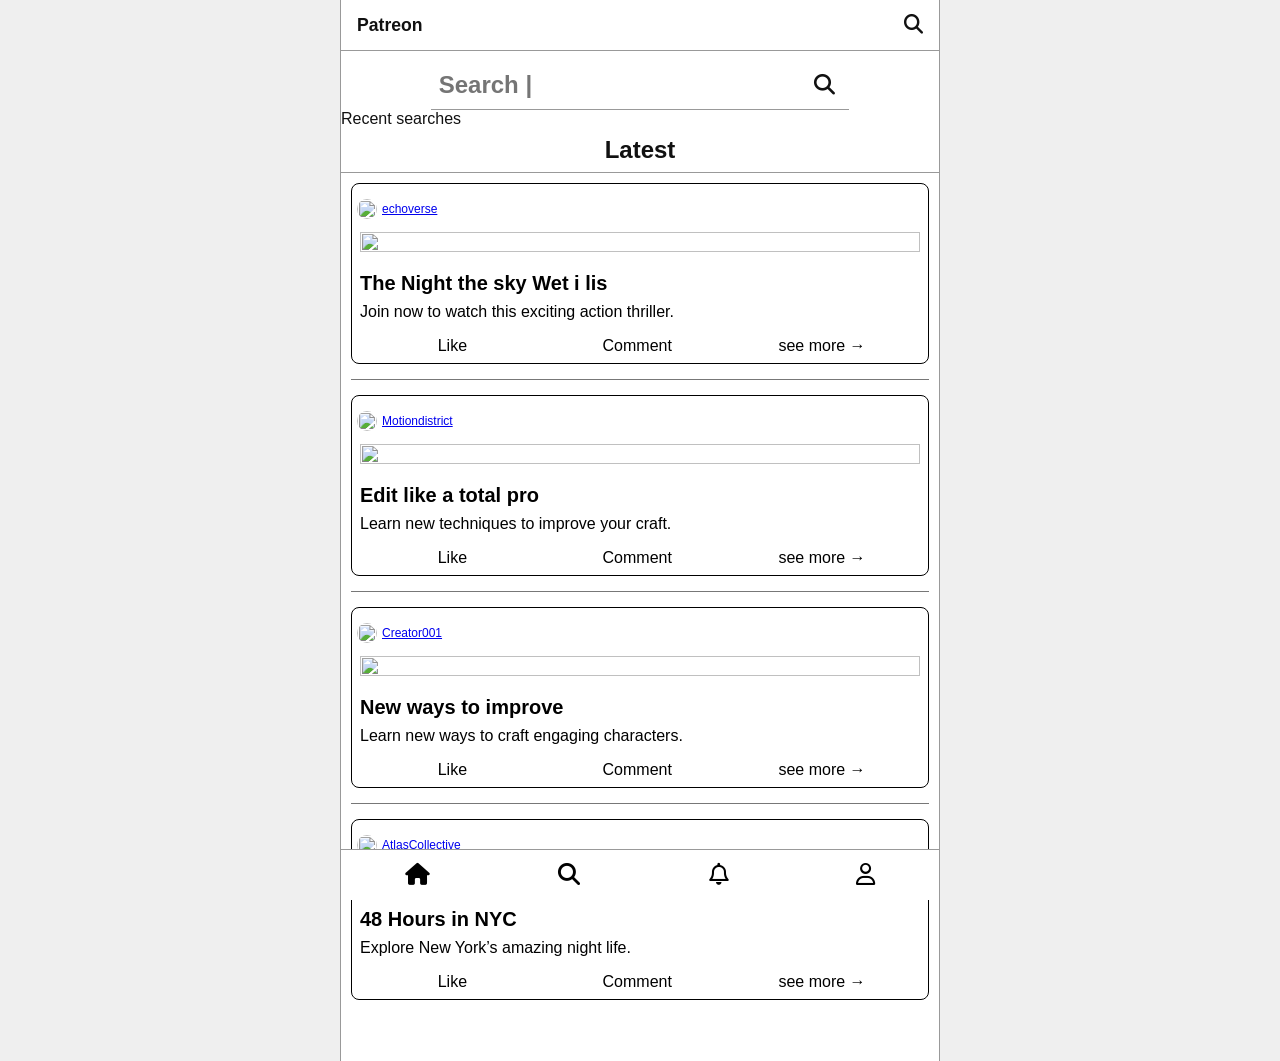
==== index.html @ 68a99983 "Update index.html" ====
<!doctype html>
<html lang="en">
  <head>
    <meta charset="UTF-8" />
    <meta name="viewport" content="width=device-width, initial-scale=1.0" />
    <title>Patreon Home</title>
    <link rel="stylesheet" href="index.css" />
    <link
      rel="stylesheet"
      href="https://cdnjs.cloudflare.com/ajax/libs/font-awesome/6.5.0/css/all.min.css"
    />
  </head>

  <body>
    <div class="app-container">
      <!-- DESKTOP HEADER -->
      <header class="desktop-header">
        <a href="index.html" class="desktop-logo-link">
          <span class="desktop-logo">
            Patreon <span class="logo-divider">|</span>
          </span>
        </a>

        <div class="nav-tab-wrapper">
          <div class="nav-tab">Home</div>
          <div class="nav-tab">Explore</div>
          <div class="nav-tab">About</div>
        </div>

        <div class="desktop-header-icons">
          <div class="icon-placeholder bell">🔔</div>
          <a href="account.html">
            <div class="icon-placeholder me">ME</div>
          </a>
        </div>
      </header>

      <!-- MOBILE HEADER -->
      <header class="top-header">
        <h1>Patreon</h1>
        <a href="search.html" class="header-search-icon">
          <i class="fa-solid fa-magnifying-glass"></i>
        </a>
      </header>

      <!-- SHARED HOME SEARCH AREA -->
      <div class="home-search-area">
        <div class="search-bar-row">
          <input
            type="text"
            class="search-input"
            placeholder="Search |"
            id="searchInput"
            autocomplete="off"
          />
          <button class="search-submit-btn" type="button">
            <i class="fa-solid fa-magnifying-glass"></i>
          </button>
        </div>

        <div class="search-overlay hidden" id="searchOverlay">
          <div class="search-overlay-section">
            <p class="overlay-label">Recent searches</p>
            <div id="recentResults"></div>
          </div>

          <div class="overlay-divider"></div>

          <div class="search-overlay-section">
            <div id="suggestionResults"></div>
          </div>
        </div>
      </div>

      <!-- DESKTOP FILTER -->
      <div class="filter-bar">
        <button class="filter-btn">All</button>
        <button class="filter-btn">Gaming</button>
        <button class="filter-btn">Music</button>
        <button class="filter-btn">Sports</button>
        <button class="filter-btn">Anime</button>
        <button class="filter-btn">Art</button>
        <button class="filter-btn">Gacha</button>
      </div>

      <!-- DESKTOP NOTIFICATION -->
      <div class="notification-overlay">
        <div class="notification-label-wrapper">
          <span class="notification-label">Notifications</span>
          <span class="notification-date">Date</span>
        </div>

        <div class="notification-item">
          <img
            src="https://images.unsplash.com/photo-1464802686167-b939a6910659"
            class="notif-avatar"
            alt="creator"
          />
          <div class="notif-text">
            <span class="notif-name">echoverse</span>
            <span class="notif-action">Made an announcement</span>
          </div>
          <span class="notif-time">Today</span>
        </div>

        <div class="notification-item">
          <img
            src="https://images.unsplash.com/photo-1496171367470-9ed9a91ea931"
            class="notif-avatar"
            alt="creator"
          />
          <div class="notif-text">
            <span class="notif-name">Motiondistrict</span>
            <span class="notif-action">Made an announcement</span>
          </div>
          <span class="notif-time">Yesterday</span>
        </div>

        <div class="notification-item">
          <img
            src="https://images.unsplash.com/photo-1513364776144-60967b0f800f"
            class="notif-avatar"
            alt="creator"
          />
          <div class="notif-text">
            <span class="notif-name">Creator001</span>
            <span class="notif-action">Posted</span>
          </div>
          <span class="notif-time">Last week</span>
        </div>

        <div class="notification-item">
          <img
            src="https://images.unsplash.com/photo-1499092346589-b9b6be3e94b2"
            class="notif-avatar"
            alt="creator"
          />
          <div class="notif-text">
            <span class="notif-name">AtlasCollective</span>
            <span class="notif-action">Made an annoucement</span>
          </div>
          <span class="notif-time">Last week</span>
        </div>
      </div>

      <section class="section-heading">
        <h2>Latest</h2>
      </section>

      <section class="feed">
        <div class="post-card">
          <div class="card-top"></div>
          <div class="creator-row">
            <img
              src="https://images.unsplash.com/photo-1500534314209-a25ddb2bd429?auto=format&fit=crop&w=300&q=80"
              class="avatar"
            />
            <a href="profile.html?creator=echoverse"><span>echoverse</span></a>
          </div>
          <div class="card-content">
            <img
              src="https://images.unsplash.com/photo-1464802686167-b939a6910659"
              class="post-image"
            />
            <h3>The Night the sky Wet i lis</h3>
            <p>Join now to watch this exciting action thriller.</p>
            <div class="card-bottom-row">
              <div class="like">Like</div>
              <div class="comment">Comment</div>
              <div class="see-more">see more →</div>
            </div>
          </div>
        </div>

        <div class="divider"></div>

        <div class="post-card">
          <div class="card-top"></div>
          <div class="creator-row">
            <img
              src="https://images.unsplash.com/photo-1574717024653-61fd2cf4d44d?auto=format&fit=crop&w=300&q=80"
              class="avatar"
            />
            <a href="profile.html?creator=motiondistrict"
              ><span>Motiondistrict</span></a
            >
          </div>
          <div class="card-content">
            <img
              src="https://images.unsplash.com/photo-1496171367470-9ed9a91ea931"
              class="post-image"
            />
            <h3>Edit like a total pro</h3>
            <p>Learn new techniques to improve your craft.</p>
            <div class="card-bottom-row">
              <div class="like">Like</div>
              <div class="comment">Comment</div>
              <div class="see-more">see more →</div>
            </div>
          </div>
        </div>

        <div class="divider"></div>

        <div class="post-card">
          <div class="card-top"></div>
          <div class="creator-row">
            <img
              src="https://images.unsplash.com/photo-1579783902614-a3fb3927b6a5?auto=format&fit=crop&w=300&q=80"
              class="avatar"
            />
            <a href="profile.html?creator=creator001"
              ><span>Creator001</span></a
            >
          </div>
          <div class="card-content">
            <img
              src="https://images.unsplash.com/photo-1513364776144-60967b0f800f"
              class="post-image"
            />
            <h3>New ways to improve</h3>
            <p>Learn new ways to craft engaging characters.</p>
            <div class="card-bottom-row">
              <div class="like">Like</div>
              <div class="comment">Comment</div>
              <div class="see-more">see more →</div>
            </div>
          </div>
        </div>

        <div class="divider"></div>

        <div class="post-card">
          <div class="card-top"></div>
          <div class="creator-row">
            <img
              src="https://images.unsplash.com/photo-1530521954074-e64f6810b32d?auto=format&fit=crop&w=300&q=80"
              class="avatar"
            />
            <a href="profile.html?creator=atlascollective"
              ><span>AtlasCollective</span></a
            >
          </div>
          <div class="card-content">
            <img
              src="https://images.unsplash.com/photo-1499092346589-b9b6be3e94b2"
              class="post-image"
            />
            <h3>48 Hours in NYC</h3>
            <p>Explore New York’s amazing night life.</p>
            <div class="card-bottom-row">
              <div class="like">Like</div>
              <div class="comment">Comment</div>
              <div class="see-more">see more →</div>
            </div>
          </div>
        </div>
      </section>

      <section class="feed-extended-section-heading">
        <h2>New for you</h2>
      </section>

      <section class="feed-extended">
        <div class="post-card">
          <div class="card-top"></div>
          <div class="creator-row">
            <img
              src="https://images.unsplash.com/photo-1500534314209-a25ddb2bd429?auto=format&fit=crop&w=300&q=80"
              class="avatar"
            />
            <a href="profile.html?creator=echoverse"><span>echoverse</span></a>
          </div>
          <div class="card-content">
            <img
              src="https://images.unsplash.com/photo-1464802686167-b939a6910659"
              class="post-image"
            />
            <h3>The Night the sky Wet i lis</h3>
            <p>Join now to watch this exciting action thriller.</p>
            <div class="card-bottom-row">
              <div class="like">Like</div>
              <div class="comment">Comment</div>
              <div class="see-more">see more →</div>
            </div>
          </div>
        </div>

        <div class="divider"></div>

        <div class="post-card">
          <div class="card-top"></div>
          <div class="creator-row">
            <img
              src="https://images.unsplash.com/photo-1574717024653-61fd2cf4d44d?auto=format&fit=crop&w=300&q=80"
              class="avatar"
            />
            <a href="profile.html?creator=motiondistrict"
              ><span>Motiondistrict</span></a
            >
          </div>
          <div class="card-content">
            <img
              src="https://images.unsplash.com/photo-1496171367470-9ed9a91ea931"
              class="post-image"
            />
            <h3>Edit like a total pro</h3>
            <p>Learn new techniques to improve your craft.</p>
            <div class="card-bottom-row">
              <div class="like">Like</div>
              <div class="comment">Comment</div>
              <div class="see-more">see more →</div>
            </div>
          </div>
        </div>

        <div class="divider"></div>

        <div class="post-card">
          <div class="card-top"></div>
          <div class="creator-row">
            <img
              src="https://images.unsplash.com/photo-1579783902614-a3fb3927b6a5?auto=format&fit=crop&w=300&q=80"
              class="avatar"
            />
            <a href="profile.html?creator=creator001"
              ><span>Creator001</span></a
            >
          </div>
          <div class="card-content">
            <img
              src="https://images.unsplash.com/photo-1513364776144-60967b0f800f"
              class="post-image"
            />
            <h3>New ways to improve</h3>
            <p>Learn new ways to craft engaging characters.</p>
            <div class="card-bottom-row">
              <div class="like">Like</div>
              <div class="comment">Comment</div>
              <div class="see-more">see more →</div>
            </div>
          </div>
        </div>

        <div class="divider"></div>

        <div class="post-card">
          <div class="card-top"></div>
          <div class="creator-row">
            <img
              src="https://images.unsplash.com/photo-1530521954074-e64f6810b32d?auto=format&fit=crop&w=300&q=80"
              class="avatar"
            />
            <a href="profile.html?creator=atlascollective"
              ><span>AtlasCollective</span></a
            >
          </div>
          <div class="card-content">
            <img
              src="https://images.unsplash.com/photo-1499092346589-b9b6be3e94b2"
              class="post-image"
            />
            <h3>48 Hours in NYC</h3>
            <p>Explore New York’s amazing night life.</p>
            <div class="card-bottom-row">
              <div class="like">Like</div>
              <div class="comment">Comment</div>
              <div class="see-more">see more →</div>
            </div>
          </div>
        </div>
      </section>

      <nav class="bottom-nav">
        <a href="index.html" class="nav-icon active"
          ><i class="fa-solid fa-house"></i
        ></a>
        <a href="search.html" class="nav-icon"
          ><i class="fa-solid fa-magnifying-glass"></i
        ></a>
        <a href="notifications.html" class="nav-icon"
          ><i class="fa-regular fa-bell"></i
        ></a>
        <a href="account.html" class="nav-icon"
          ><i class="fa-regular fa-user"></i
        ></a>
      </nav>
    </div>

    <script src="searchbarFunction.js"></script>
  </body>
</html>
---- index.css ----
/**GLOBALS*/
* {
  margin: 0;
  padding: 0;
  box-sizing: border-box;
}

body {
  font-family: Arial, sans-serif;
  background: #efefef;
  color: #111;
}

.app-container {
  max-width: 600px;
  margin: 0 auto;
  background: #fff;
  border-left: 1px solid #999;
  border-right: 1px solid #999;
  min-height: 100vh;
}

.search-bar-row {
    display: flex;
    align-items: center;
    margin: auto;
    padding-top: 10px;
    width: 70%;
    border-bottom: 1px solid #999;
}

.search-input {
    flex: 1;       
    border: none;
    outline: none;
    font-size: 1.5rem;
    font-weight: 700;
    color: #7d7d7d;
    padding: 10px 8px;
    background: #ffffff;
}

.search-submit-btn {
    background: transparent;
    border: none;
    padding: 10px 14px;
    font-size: 1.3rem;
    color: #111;
    cursor: pointer;
    flex-shrink: 0;
}

.search-submit-btn:hover {
    color: #555;
}

/* DESKTOP HEADER */
.desktop-header {
    display: none;
    width: 100%;
    background: #fff;
    padding: 0 24px;        
    align-items: stretch;   
    gap: 24px;
    border-bottom: solid 3px black;
    justify-content: space-between;
}

.nav-tab-wrapper{
  display: flex;
  align-items: stretch;
}

.nav-tab {
    display: flex;
    align-items: center;    
    padding: 0 16px;
    cursor: pointer;
    font-size: 1rem;
    font-weight: 600;
    white-space: nowrap;
}


.nav-tab:hover{
  background-color: #aaaaaa;
}

.desktop-logo {
    display: flex;
    align-items: center;    
    padding: 2rem 0;
    font-weight: 300;
    font-size: 2rem;
}
.nav-tab{
  font-size: 2rem;
  margin: 0 2rem;
}

.logo-divider {
    font-size: 2rem;
    font-weight: 300;
    margin-left: 6px;
    color: #999;
}


.desktop-header-icons {
    display: flex;
    align-items: center;
}

.icon-placeholder {
    width: 50px;
    height: 50px;
    background: #111;
    display: flex;
    align-items: center;
    justify-content: center;
    flex-shrink: 0;
}

.icon-placeholder.bell {
    background: transparent;
    font-size: 1.5rem;
    color: #111;
}

.icon-placeholder.me {
    color: #fff;
    font-size: 0.85rem;
    font-weight: 700;
    border-radius: 50%;
}

/*DESKTOP FILTER*/
.filter-bar {
    display: none;
    width: 100%;
    background: #fff;
    padding: 3rem 0;
    gap: 10px;
    justify-content: center;
    align-items: center;
}

.filter-btn {
    background: #e0e0e0;
    border: none;
    border-radius: 999px;
    padding: 8px 20px;
    font-size: 0.875rem;
    font-weight: 600;
    color: #111;
    cursor: pointer;
}

.filter-btn:hover {
    background: #cacaca;
}

.notification-overlay{
  display: none;
  border: solid 1px black;
  width: 500px;
  position: absolute;
  top: 12%;
  right: 5%;
  border-radius: 10px;
  box-shadow: 5px 5px 3px grey;
  background-color: white;
}

.notification-label-wrapper{
  height: 75px;
  display: flex;
  justify-content: space-between;
  align-items: center;
  border-top-left-radius: 8px;
  border-top-right-radius: 8px;
  border-bottom: solid 1px grey;
  background-color: white;
}

.notification-label, .notification-date{
  font-size: 2rem;
}

.notification-label{
  padding-left: 20px;
}

.notification-date{
  padding-right: 20px;
}

.notification-item {
  display: flex;
  align-items: center;
  gap: 12px;
  padding: 12px 16px;
}

.notif-avatar {
  width: 52px;
  height: 52px;
  border-radius: 50%;
  object-fit: cover;
  flex-shrink: 0;
}

.notif-text {
  display: flex;
  flex-direction: column;
  flex: 1;
}

.notif-name {
  font-size: 1rem;
  font-weight: 700;
  color: #111;
}

.notif-action {
  font-size: 0.9rem;
  color: #111;
}

.notif-time {
  font-size: 1rem;
  font-weight: 700;
  color: #111;
  white-space: nowrap;
  margin-left: auto;
}



/* MOBILE HEADER */
.top-header {
  padding: 14px 16px;
  border-bottom: 1px solid #999;
  background: #fff;
  display: flex;
  justify-content: space-between;
  align-items: center;
}

.header-search-icon {
    font-size: 1.2rem;
    color: #111;
    text-decoration: none;
}

.top-header h1 {
  font-size: 1.1rem;
  font-weight: 700;
}

.section-heading {
  text-align: center;
  padding: 8px;
  border-bottom: 1px solid #999;
}

/* MOBILE NAV */
.bottom-nav {
  position: sticky;
  bottom: 0;
  width: 100%;
  background: #fff;
  display: flex;
  justify-content: space-around;
  align-items: center;
  padding: 12px 0;
  border-top: 1px solid #999;
}

.nav-icon {
  font-size: 22px;
  color: black;
  text-decoration: none;
}

.nav-icon.active {
  font-weight: 700;
}

/**PAGE DEPENDANTS*/
/* FEED */
.feed {
  padding: 10px;
}

.feed-extended-section-heading{
  display: none;
}

.feed-extended{
    display: none;
}

/* CARD */
.post-card {
  background-color: white;
  border-radius: 8px;
  overflow: hidden;
  border: solid 1px black;
  transition: transform 0.3s ease, box-shadow 0.3s ease;
  cursor: pointer;

  /* Slide Animation + stagger effects*/
  opacity: 0;
  transform: translateY(20px);
  animation: slideIn 0.5s ease forwards;
}

@keyframes slideIn {
  to {
    opacity: 1;
    transform: translateY(0);
  }
}
.post-card:nth-child(1) {
  animation-delay: 0.1s;
}

.post-card:nth-child(3) {
  animation-delay: 0.2s;
}

.post-card:nth-child(5) {
  animation-delay: 0.3s;
}

.post-card:nth-child(7) {
  animation-delay: 0.4s;
}

.post-card:hover {
  transform: translateY(-10px) scale(1.025);
  box-shadow: 
  0 20px 40px rgba(0, 0, 0, 0.18),
  0 8px 16px rgba(0, 0, 0, 0.12);
  border-color: #111;
}
.post-card:active {
  transform: translateY(-1px) scale(0.99);
}

.card-top {
  height: 10px;

}

.creator-row {
  display: flex;
  align-items: center;
  gap: 5px;
  padding: 5px;
  color: black;
  font-size: 12px;
}

.avatar {
  width: 20px;
  height: 20px;
  border-radius: 50%;
}

.post-image {
  width: 100%;
  height: 100%;
  object-fit: cover;
  
}

.card-content {
  padding: 8px;
  color: black;
  display: block;
}

.card-content h3 {
  font-size: 1.25rem;
  margin-bottom: .5rem;
  padding-top: 1rem;
}

.card-content p {
  font-size: 1rem;
}

.card-bottom-row{
    display: flex;
    align-items: stretch;
    width: 100%;
}

.like, .comment, .see-more{
    font-size: 1rem;
    flex: 0 0 33%;
    text-align: center;
    padding-top: 1rem;
}

.divider {
  height: 1px;
  background: #777;
  margin: 15px 0;
}

/**DESKTOP*/
@media (min-width: 1400px){

    .app-container {
    max-width: none;
    width: 100vw;
    margin: 0 auto;
    background: #fff;
    border-left: 1px solid #999;
    border-right: 1px solid #999;
    min-height: 100vh;
    }

    /*DESKTOP HEADER*/
    .desktop-header{
        display: flex;
    }

    /* HEADER */
    .top-header {
        display: none;
    }

    .section-heading, .feed-extended-section-heading {
        display: flex;
        border: none;
        padding-left: 11%;
        text-decoration: underline;
    }

    .feed-extended-section-heading{
        padding-top: 2rem;
    }

    /* NAV */
    .bottom-nav {
    display: none;
    }

    .filter-bar {
        display: flex;
    }


    /**PAGE DEPENDANTS*/
    /* FEED */
    .feed, .feed-extended{
      display: grid;
      grid-template-columns: repeat(4, 1fr);
      gap: 7rem; 
      padding: 3.5rem 10rem;
    }

    /* CARD */
    .post-card {
    border-radius: 12px;
    overflow: hidden;
    border: solid 1px #222222;
    box-shadow: 0 20px 40px rgba(0,0,0,0.06);
    transition: transform 0.25s ease, box-shadow 0.25s ease;
    cursor: pointer;

     /*animation */
    opacity: 0;
    transform: translateY(20px);
    animation: slideIn 0.5s ease forwards;
    }

    .post-card:hover {
    transform: translateY(-10px) scale(1.025);
    box-shadow: 
    0 20px 40px rgba(0, 0, 0, 0.18),
    0 8px 16px rgba(0, 0, 0, 0.12);
    border-color: #111;
}
  

    .card-top {
    height: 10px;

    }

    .creator-row {
    display: flex;
    align-items: center;
    gap: 5px;
    padding: 5px;
    color: black;
    font-size: 12px;
    }

    .avatar {
    width: 20px;
    height: 20px;
    border-radius: 50%;
    }

    .post-image {
    width: 100%;
    height: 100%;
    display: block;
    object-fit: cover;
    }

    .card-content {
    padding: 8px;
    color: black;
    display: block;
    }

    .card-content h3 {
    font-size: 1.25rem;
    margin-bottom: .5rem;
    }

    .card-content p {
    font-size: 1rem;
    }

    .card-bottom-row{
      display: flex;
      align-items: stretch;
      width: 100%;
    }

    .like, .comment, .see-more{
        display: none;
    }

    .divider {
        display: none;
    }

    .notification-overlay{
      display: none;
    }
}
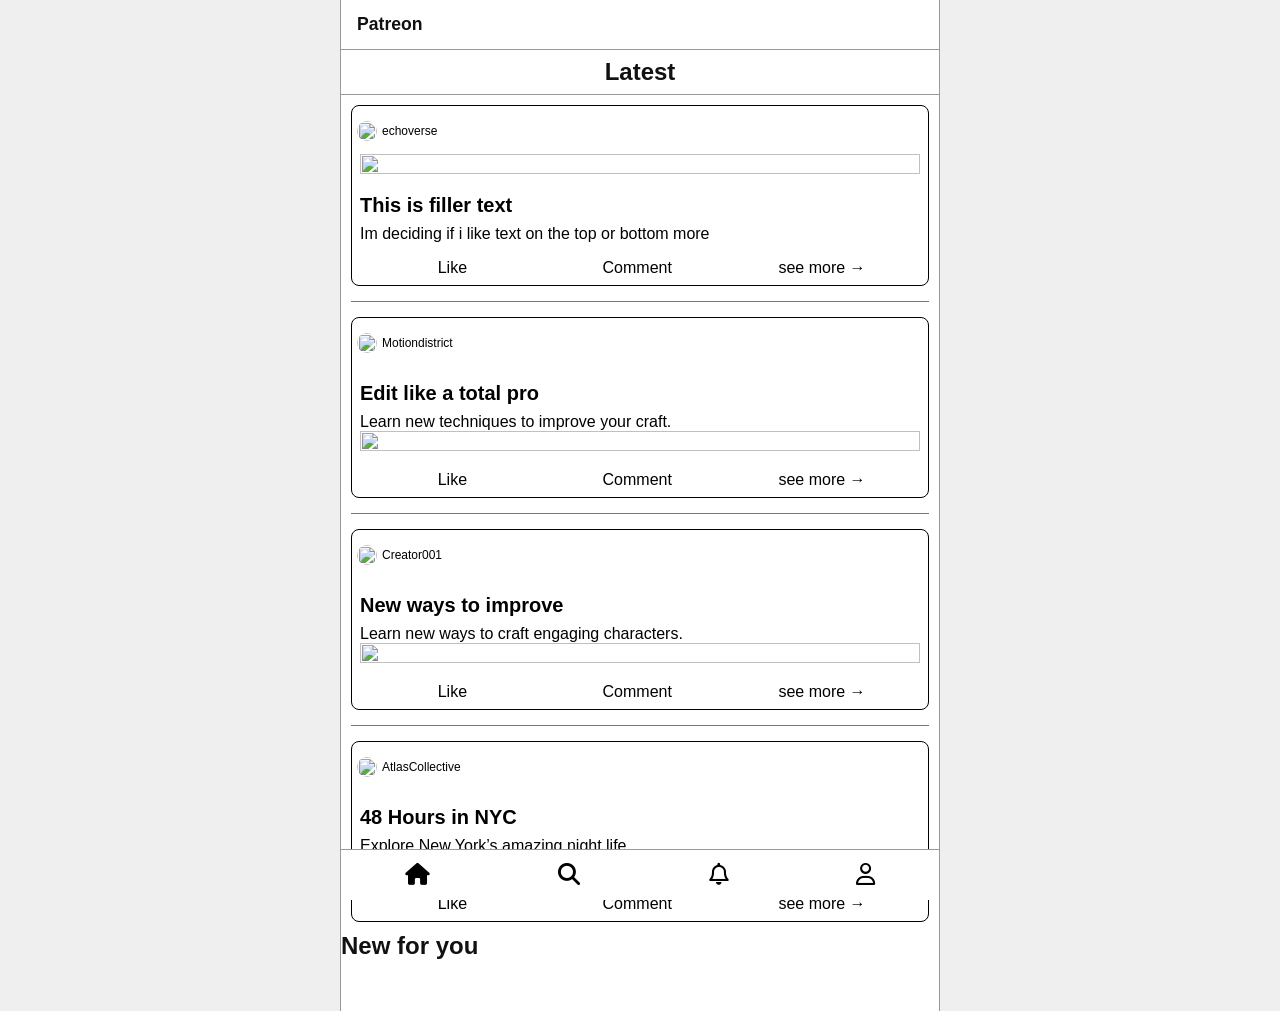
==== commit f09c8d4d: "dark mode" ====
--- a/index.html
+++ b/index.html
@@ -4,7 +4,9 @@
     <meta charset="UTF-8" />
     <meta name="viewport" content="width=device-width, initial-scale=1.0" />
     <title>Patreon Home</title>
+
     <link rel="stylesheet" href="index.css" />
+
     <link
       rel="stylesheet"
       href="https://cdnjs.cloudflare.com/ajax/libs/font-awesome/6.5.0/css/all.min.css"
@@ -13,66 +15,19 @@
 
   <body>
     <div class="app-container">
-      <!-- DESKTOP HEADER -->
+      <!-- DESKTOP HEADER: DEFAULT HIDDEN -->
       <header class="desktop-header">
-        <a href="index.html" class="desktop-logo-link">
-          <span class="desktop-logo">
-            Patreon <span class="logo-divider">|</span>
-          </span>
-        </a>
-
-        <div class="nav-tab-wrapper">
-          <div class="nav-tab">Home</div>
-          <div class="nav-tab">Explore</div>
-          <div class="nav-tab">About</div>
-        </div>
-
+        <span class="desktop-logo">
+          Patreon <span class="logo-divider">|</span>
+        </span>
+        <input type="text" class="desktop-search" placeholder="Search |" />
         <div class="desktop-header-icons">
           <div class="icon-placeholder bell">🔔</div>
-          <a href="account.html">
-            <div class="icon-placeholder me">ME</div>
-          </a>
+          <div class="icon-placeholder me">ME</div>
         </div>
       </header>
 
-      <!-- MOBILE HEADER -->
-      <header class="top-header">
-        <h1>Patreon</h1>
-        <a href="search.html" class="header-search-icon">
-          <i class="fa-solid fa-magnifying-glass"></i>
-        </a>
-      </header>
-
-      <!-- SHARED HOME SEARCH AREA -->
-      <div class="home-search-area">
-        <div class="search-bar-row">
-          <input
-            type="text"
-            class="search-input"
-            placeholder="Search |"
-            id="searchInput"
-            autocomplete="off"
-          />
-          <button class="search-submit-btn" type="button">
-            <i class="fa-solid fa-magnifying-glass"></i>
-          </button>
-        </div>
-
-        <div class="search-overlay hidden" id="searchOverlay">
-          <div class="search-overlay-section">
-            <p class="overlay-label">Recent searches</p>
-            <div id="recentResults"></div>
-          </div>
-
-          <div class="overlay-divider"></div>
-
-          <div class="search-overlay-section">
-            <div id="suggestionResults"></div>
-          </div>
-        </div>
-      </div>
-
-      <!-- DESKTOP FILTER -->
+      <!-- DESKTOP FILTER: DEFAULT HIDDEN -->
       <div class="filter-bar">
         <button class="filter-btn">All</button>
         <button class="filter-btn">Gaming</button>
@@ -83,79 +38,122 @@
         <button class="filter-btn">Gacha</button>
       </div>
 
-      <!-- DESKTOP NOTIFICATION -->
-      <div class="notification-overlay">
-        <div class="notification-label-wrapper">
-          <span class="notification-label">Notifications</span>
-          <span class="notification-date">Date</span>
-        </div>
-
-        <div class="notification-item">
-          <img
-            src="https://images.unsplash.com/photo-1464802686167-b939a6910659"
-            class="notif-avatar"
-            alt="creator"
-          />
-          <div class="notif-text">
-            <span class="notif-name">echoverse</span>
-            <span class="notif-action">Made an announcement</span>
-          </div>
-          <span class="notif-time">Today</span>
-        </div>
-
-        <div class="notification-item">
-          <img
-            src="https://images.unsplash.com/photo-1496171367470-9ed9a91ea931"
-            class="notif-avatar"
-            alt="creator"
-          />
-          <div class="notif-text">
-            <span class="notif-name">Motiondistrict</span>
-            <span class="notif-action">Made an announcement</span>
-          </div>
-          <span class="notif-time">Yesterday</span>
-        </div>
-
-        <div class="notification-item">
-          <img
-            src="https://images.unsplash.com/photo-1513364776144-60967b0f800f"
-            class="notif-avatar"
-            alt="creator"
-          />
-          <div class="notif-text">
-            <span class="notif-name">Creator001</span>
-            <span class="notif-action">Posted</span>
-          </div>
-          <span class="notif-time">Last week</span>
-        </div>
-
-        <div class="notification-item">
-          <img
-            src="https://images.unsplash.com/photo-1499092346589-b9b6be3e94b2"
-            class="notif-avatar"
-            alt="creator"
-          />
-          <div class="notif-text">
-            <span class="notif-name">AtlasCollective</span>
-            <span class="notif-action">Made an annoucement</span>
-          </div>
-          <span class="notif-time">Last week</span>
-        </div>
-      </div>
+      <!-- MOBILE HEADER: DEFAULT SHOWN -->
+      <header class="top-header">
+        <h1>Patreon</h1>
+      </header>
 
       <section class="section-heading">
         <h2>Latest</h2>
       </section>
 
       <section class="feed">
-        <div class="post-card">
-          <div class="card-top"></div>
-          <div class="creator-row">
-            <img
-              src="https://images.unsplash.com/photo-1500534314209-a25ddb2bd429?auto=format&fit=crop&w=300&q=80"
-              class="avatar"
-            />
-            <a href="profile.html?creator=echoverse"><span>echoverse</span></a>
+        <!-- CARD 1 -->
+        <div class="post-card">
+          <div class="card-top"></div>
+          <div class="creator-row">
+            <img src="https://via.placeholder.com/30" class="avatar" />
+            <span>echoverse</span>
+          </div>
+          <div class="card-content">
+            <img
+              src="https://images.unsplash.com/photo-1464802686167-b939a6910659"
+              class="post-image"
+            />
+            <h3>This is filler text</h3>
+            <p>Im deciding if i like text on the top or bottom more</p>
+            <div class="card-bottom-row">
+              <div class="like">Like</div>
+              <div class="comment">Comment</div>
+              <div class="see-more">see more →</div>
+            </div>
+          </div>
+        </div>
+
+        <div class="divider"></div>
+
+        <!-- CARD 2 -->
+        <div class="post-card">
+          <div class="card-top"></div>
+          <div class="creator-row">
+            <img src="https://via.placeholder.com/30" class="avatar" />
+            <span>Motiondistrict</span>
+          </div>
+          <div class="card-content">
+            <h3>Edit like a total pro</h3>
+            <p>Learn new techniques to improve your craft.</p>
+            <img
+              src="https://images.unsplash.com/photo-1496171367470-9ed9a91ea931"
+              class="post-image"
+            />
+            <div class="card-bottom-row">
+              <div class="like">Like</div>
+              <div class="comment">Comment</div>
+              <div class="see-more">see more →</div>
+            </div>
+          </div>
+        </div>
+
+        <div class="divider"></div>
+
+        <!-- CARD 3 -->
+        <div class="post-card">
+          <div class="card-top"></div>
+          <div class="creator-row">
+            <img src="https://via.placeholder.com/30" class="avatar" />
+            <span>Creator001</span>
+          </div>
+          <div class="card-content">
+            <h3>New ways to improve</h3>
+            <p>Learn new ways to craft engaging characters.</p>
+            <img
+              src="https://images.unsplash.com/photo-1513364776144-60967b0f800f"
+              class="post-image"
+            />
+            <div class="card-bottom-row">
+              <div class="like">Like</div>
+              <div class="comment">Comment</div>
+              <div class="see-more">see more →</div>
+            </div>
+          </div>
+        </div>
+
+        <div class="divider"></div>
+
+        <!-- CARD 4 -->
+        <div class="post-card">
+          <div class="card-top"></div>
+          <div class="creator-row">
+            <img src="https://via.placeholder.com/30" class="avatar" />
+            <span>AtlasCollective</span>
+          </div>
+          <div class="card-content">
+            <h3>48 Hours in NYC</h3>
+            <p>Explore New York’s amazing night life.</p>
+            <img
+              src="https://images.unsplash.com/photo-1499092346589-b9b6be3e94b2"
+              class="post-image"
+            />
+            <div class="card-bottom-row">
+              <div class="like">Like</div>
+              <div class="comment">Comment</div>
+              <div class="see-more">see more →</div>
+            </div>
+          </div>
+        </div>
+      </section>
+
+      <section class="feed-extended-section-heading">
+        <h2>New for you</h2>
+      </section>
+
+      <section class="feed-extended">
+        <!-- ECARD 1 -->
+        <div class="post-card">
+          <div class="card-top"></div>
+          <div class="creator-row">
+            <img src="https://via.placeholder.com/30" class="avatar" />
+            <span>echoverse</span>
           </div>
           <div class="card-content">
             <img
@@ -174,219 +172,98 @@
 
         <div class="divider"></div>
 
-        <div class="post-card">
-          <div class="card-top"></div>
-          <div class="creator-row">
-            <img
-              src="https://images.unsplash.com/photo-1574717024653-61fd2cf4d44d?auto=format&fit=crop&w=300&q=80"
-              class="avatar"
-            />
-            <a href="profile.html?creator=motiondistrict"
-              ><span>Motiondistrict</span></a
-            >
-          </div>
-          <div class="card-content">
-            <img
-              src="https://images.unsplash.com/photo-1496171367470-9ed9a91ea931"
-              class="post-image"
-            />
+        <!-- ECARD 2 -->
+        <div class="post-card">
+          <div class="card-top"></div>
+          <div class="creator-row">
+            <img src="https://via.placeholder.com/30" class="avatar" />
+            <span>Motiondistrict</span>
+          </div>
+          <div class="card-content">
             <h3>Edit like a total pro</h3>
             <p>Learn new techniques to improve your craft.</p>
-            <div class="card-bottom-row">
-              <div class="like">Like</div>
-              <div class="comment">Comment</div>
-              <div class="see-more">see more →</div>
-            </div>
-          </div>
-        </div>
-
-        <div class="divider"></div>
-
-        <div class="post-card">
-          <div class="card-top"></div>
-          <div class="creator-row">
-            <img
-              src="https://images.unsplash.com/photo-1579783902614-a3fb3927b6a5?auto=format&fit=crop&w=300&q=80"
-              class="avatar"
-            />
-            <a href="profile.html?creator=creator001"
-              ><span>Creator001</span></a
-            >
-          </div>
-          <div class="card-content">
-            <img
-              src="https://images.unsplash.com/photo-1513364776144-60967b0f800f"
-              class="post-image"
-            />
+            <img
+              src="https://images.unsplash.com/photo-1496171367470-9ed9a91ea931"
+              class="post-image"
+            />
+            <div class="card-bottom-row">
+              <div class="like">Like</div>
+              <div class="comment">Comment</div>
+              <div class="see-more">see more →</div>
+            </div>
+          </div>
+        </div>
+
+        <div class="divider"></div>
+
+        <!-- ECARD 3 -->
+        <div class="post-card">
+          <div class="card-top"></div>
+          <div class="creator-row">
+            <img src="https://via.placeholder.com/30" class="avatar" />
+            <span>Creator001</span>
+          </div>
+          <div class="card-content">
             <h3>New ways to improve</h3>
             <p>Learn new ways to craft engaging characters.</p>
-            <div class="card-bottom-row">
-              <div class="like">Like</div>
-              <div class="comment">Comment</div>
-              <div class="see-more">see more →</div>
-            </div>
-          </div>
-        </div>
-
-        <div class="divider"></div>
-
-        <div class="post-card">
-          <div class="card-top"></div>
-          <div class="creator-row">
-            <img
-              src="https://images.unsplash.com/photo-1530521954074-e64f6810b32d?auto=format&fit=crop&w=300&q=80"
-              class="avatar"
-            />
-            <a href="profile.html?creator=atlascollective"
-              ><span>AtlasCollective</span></a
-            >
-          </div>
-          <div class="card-content">
-            <img
-              src="https://images.unsplash.com/photo-1499092346589-b9b6be3e94b2"
-              class="post-image"
-            />
+            <img
+              src="https://images.unsplash.com/photo-1513364776144-60967b0f800f"
+              class="post-image"
+            />
+            <div class="card-bottom-row">
+              <div class="like">Like</div>
+              <div class="comment">Comment</div>
+              <div class="see-more">see more →</div>
+            </div>
+          </div>
+        </div>
+
+        <div class="divider"></div>
+
+        <!-- ECARD 4 -->
+        <div class="post-card">
+          <div class="card-top"></div>
+          <div class="creator-row">
+            <img src="https://via.placeholder.com/30" class="avatar" />
+            <span>AtlasCollective</span>
+          </div>
+          <div class="card-content">
             <h3>48 Hours in NYC</h3>
             <p>Explore New York’s amazing night life.</p>
-            <div class="card-bottom-row">
-              <div class="like">Like</div>
-              <div class="comment">Comment</div>
-              <div class="see-more">see more →</div>
-            </div>
-          </div>
-        </div>
-      </section>
-
-      <section class="feed-extended-section-heading">
-        <h2>New for you</h2>
-      </section>
-
-      <section class="feed-extended">
-        <div class="post-card">
-          <div class="card-top"></div>
-          <div class="creator-row">
-            <img
-              src="https://images.unsplash.com/photo-1500534314209-a25ddb2bd429?auto=format&fit=crop&w=300&q=80"
-              class="avatar"
-            />
-            <a href="profile.html?creator=echoverse"><span>echoverse</span></a>
-          </div>
-          <div class="card-content">
-            <img
-              src="https://images.unsplash.com/photo-1464802686167-b939a6910659"
-              class="post-image"
-            />
-            <h3>The Night the sky Wet i lis</h3>
-            <p>Join now to watch this exciting action thriller.</p>
-            <div class="card-bottom-row">
-              <div class="like">Like</div>
-              <div class="comment">Comment</div>
-              <div class="see-more">see more →</div>
-            </div>
-          </div>
-        </div>
-
-        <div class="divider"></div>
-
-        <div class="post-card">
-          <div class="card-top"></div>
-          <div class="creator-row">
-            <img
-              src="https://images.unsplash.com/photo-1574717024653-61fd2cf4d44d?auto=format&fit=crop&w=300&q=80"
-              class="avatar"
-            />
-            <a href="profile.html?creator=motiondistrict"
-              ><span>Motiondistrict</span></a
-            >
-          </div>
-          <div class="card-content">
-            <img
-              src="https://images.unsplash.com/photo-1496171367470-9ed9a91ea931"
-              class="post-image"
-            />
-            <h3>Edit like a total pro</h3>
-            <p>Learn new techniques to improve your craft.</p>
-            <div class="card-bottom-row">
-              <div class="like">Like</div>
-              <div class="comment">Comment</div>
-              <div class="see-more">see more →</div>
-            </div>
-          </div>
-        </div>
-
-        <div class="divider"></div>
-
-        <div class="post-card">
-          <div class="card-top"></div>
-          <div class="creator-row">
-            <img
-              src="https://images.unsplash.com/photo-1579783902614-a3fb3927b6a5?auto=format&fit=crop&w=300&q=80"
-              class="avatar"
-            />
-            <a href="profile.html?creator=creator001"
-              ><span>Creator001</span></a
-            >
-          </div>
-          <div class="card-content">
-            <img
-              src="https://images.unsplash.com/photo-1513364776144-60967b0f800f"
-              class="post-image"
-            />
-            <h3>New ways to improve</h3>
-            <p>Learn new ways to craft engaging characters.</p>
-            <div class="card-bottom-row">
-              <div class="like">Like</div>
-              <div class="comment">Comment</div>
-              <div class="see-more">see more →</div>
-            </div>
-          </div>
-        </div>
-
-        <div class="divider"></div>
-
-        <div class="post-card">
-          <div class="card-top"></div>
-          <div class="creator-row">
-            <img
-              src="https://images.unsplash.com/photo-1530521954074-e64f6810b32d?auto=format&fit=crop&w=300&q=80"
-              class="avatar"
-            />
-            <a href="profile.html?creator=atlascollective"
-              ><span>AtlasCollective</span></a
-            >
-          </div>
-          <div class="card-content">
             <img
               src="https://images.unsplash.com/photo-1499092346589-b9b6be3e94b2"
               class="post-image"
             />
-            <h3>48 Hours in NYC</h3>
-            <p>Explore New York’s amazing night life.</p>
-            <div class="card-bottom-row">
-              <div class="like">Like</div>
-              <div class="comment">Comment</div>
-              <div class="see-more">see more →</div>
-            </div>
-          </div>
-        </div>
-      </section>
-
+            <div class="card-bottom-row">
+              <div class="like">Like</div>
+              <div class="comment">Comment</div>
+              <div class="see-more">see more →</div>
+            </div>
+          </div>
+        </div>
+      </section>
+
+      <!-- NAV -->
       <nav class="bottom-nav">
-        <a href="index.html" class="nav-icon active"
-          ><i class="fa-solid fa-house"></i
-        ></a>
-        <a href="search.html" class="nav-icon"
-          ><i class="fa-solid fa-magnifying-glass"></i
-        ></a>
-        <a href="notifications.html" class="nav-icon"
-          ><i class="fa-regular fa-bell"></i
-        ></a>
-        <a href="account.html" class="nav-icon"
-          ><i class="fa-regular fa-user"></i
-        ></a>
+        <a href="index.html" class="nav-icon active">
+          <i class="fa-solid fa-house"></i>
+        </a>
+        <a href="search.html" class="nav-icon">
+          <i class="fa-solid fa-magnifying-glass"></i>
+        </a>
+        <a href="notifications.html" class="nav-icon">
+          <i class="fa-regular fa-bell"></i>
+        </a>
+        <a href="account.html" class="nav-icon">
+          <i class="fa-regular fa-user"></i>
+        </a>
       </nav>
     </div>
 
-    <script src="searchbarFunction.js"></script>
+    <script>
+      if (localStorage.getItem("theme") === "dark") {
+        document.body.classList.add("dark-mode");
+      }
+    </script>
   </body>
 </html>
--- a/index.css
+++ b/index.css
@@ -20,95 +20,49 @@
   min-height: 100vh;
 }
 
-.search-bar-row {
-    display: flex;
-    align-items: center;
-    margin: auto;
-    padding-top: 10px;
-    width: 70%;
-    border-bottom: 1px solid #999;
-}
-
-.search-input {
-    flex: 1;       
-    border: none;
-    outline: none;
-    font-size: 1.5rem;
-    font-weight: 700;
-    color: #7d7d7d;
-    padding: 10px 8px;
-    background: #ffffff;
-}
-
-.search-submit-btn {
-    background: transparent;
-    border: none;
-    padding: 10px 14px;
-    font-size: 1.3rem;
-    color: #111;
-    cursor: pointer;
-    flex-shrink: 0;
-}
-
-.search-submit-btn:hover {
-    color: #555;
-}
-
 /* DESKTOP HEADER */
 .desktop-header {
     display: none;
     width: 100%;
     background: #fff;
-    padding: 0 24px;        
-    align-items: stretch;   
+    padding: 2rem 24px;
+    align-items: center;
     gap: 24px;
     border-bottom: solid 3px black;
-    justify-content: space-between;
-}
-
-.nav-tab-wrapper{
-  display: flex;
-  align-items: stretch;
-}
-
-.nav-tab {
-    display: flex;
-    align-items: center;    
-    padding: 0 16px;
-    cursor: pointer;
+}
+
+.desktop-logo {
     font-size: 1rem;
-    font-weight: 600;
+    font-weight: 700;
     white-space: nowrap;
-}
-
-
-.nav-tab:hover{
-  background-color: #aaaaaa;
-}
-
-.desktop-logo {
-    display: flex;
-    align-items: center;    
-    padding: 2rem 0;
-    font-weight: 300;
-    font-size: 2rem;
-}
-.nav-tab{
-  font-size: 2rem;
-  margin: 0 2rem;
+    letter-spacing: 0.05em;
 }
 
 .logo-divider {
-    font-size: 2rem;
     font-weight: 300;
     margin-left: 6px;
     color: #999;
 }
 
+.desktop-search {
+    flex: 1;
+    padding: 10px 16px;
+    border: 1px solid #111;
+    border-radius: 999px;
+    font-size: 0.9rem;
+    color: rgba(0, 0, 0, 0.5);
+    outline: none;
+    background: transparent;
+}
+
+.desktop-search::placeholder {
+    color: rgba(0, 0, 0, 0.5);
+}
 
 .desktop-header-icons {
     display: flex;
     align-items: center;
+    gap: 12px;
 }
 
 .icon-placeholder {
@@ -131,7 +85,7 @@
     color: #fff;
     font-size: 0.85rem;
     font-weight: 700;
-    border-radius: 50%;
+    border-radius: 4px;
 }
 
 /*DESKTOP FILTER*/
@@ -160,80 +114,6 @@
     background: #cacaca;
 }
 
-.notification-overlay{
-  display: none;
-  border: solid 1px black;
-  width: 500px;
-  position: absolute;
-  top: 12%;
-  right: 5%;
-  border-radius: 10px;
-  box-shadow: 5px 5px 3px grey;
-  background-color: white;
-}
-
-.notification-label-wrapper{
-  height: 75px;
-  display: flex;
-  justify-content: space-between;
-  align-items: center;
-  border-top-left-radius: 8px;
-  border-top-right-radius: 8px;
-  border-bottom: solid 1px grey;
-  background-color: white;
-}
-
-.notification-label, .notification-date{
-  font-size: 2rem;
-}
-
-.notification-label{
-  padding-left: 20px;
-}
-
-.notification-date{
-  padding-right: 20px;
-}
-
-.notification-item {
-  display: flex;
-  align-items: center;
-  gap: 12px;
-  padding: 12px 16px;
-}
-
-.notif-avatar {
-  width: 52px;
-  height: 52px;
-  border-radius: 50%;
-  object-fit: cover;
-  flex-shrink: 0;
-}
-
-.notif-text {
-  display: flex;
-  flex-direction: column;
-  flex: 1;
-}
-
-.notif-name {
-  font-size: 1rem;
-  font-weight: 700;
-  color: #111;
-}
-
-.notif-action {
-  font-size: 0.9rem;
-  color: #111;
-}
-
-.notif-time {
-  font-size: 1rem;
-  font-weight: 700;
-  color: #111;
-  white-space: nowrap;
-  margin-left: auto;
-}
 
 
 
@@ -242,15 +122,6 @@
   padding: 14px 16px;
   border-bottom: 1px solid #999;
   background: #fff;
-  display: flex;
-  justify-content: space-between;
-  align-items: center;
-}
-
-.header-search-icon {
-    font-size: 1.2rem;
-    color: #111;
-    text-decoration: none;
 }
 
 .top-header h1 {
@@ -293,60 +164,15 @@
   padding: 10px;
 }
 
-.feed-extended-section-heading{
-  display: none;
-}
-
 .feed-extended{
     display: none;
 }
 
 /* CARD */
 .post-card {
-  background-color: white;
   border-radius: 8px;
   overflow: hidden;
   border: solid 1px black;
-  transition: transform 0.3s ease, box-shadow 0.3s ease;
-  cursor: pointer;
-
-  /* Slide Animation + stagger effects*/
-  opacity: 0;
-  transform: translateY(20px);
-  animation: slideIn 0.5s ease forwards;
-}
-
-@keyframes slideIn {
-  to {
-    opacity: 1;
-    transform: translateY(0);
-  }
-}
-.post-card:nth-child(1) {
-  animation-delay: 0.1s;
-}
-
-.post-card:nth-child(3) {
-  animation-delay: 0.2s;
-}
-
-.post-card:nth-child(5) {
-  animation-delay: 0.3s;
-}
-
-.post-card:nth-child(7) {
-  animation-delay: 0.4s;
-}
-
-.post-card:hover {
-  transform: translateY(-10px) scale(1.025);
-  box-shadow: 
-  0 20px 40px rgba(0, 0, 0, 0.18),
-  0 8px 16px rgba(0, 0, 0, 0.12);
-  border-color: #111;
-}
-.post-card:active {
-  transform: translateY(-1px) scale(0.99);
 }
 
 .card-top {
@@ -372,8 +198,8 @@
 .post-image {
   width: 100%;
   height: 100%;
+  display: block;
   object-fit: cover;
-  
 }
 
 .card-content {
@@ -413,6 +239,9 @@
 
 /**DESKTOP*/
 @media (min-width: 1400px){
+    *{
+        background-color: pink;
+    }
 
     .app-container {
     max-width: none;
@@ -458,35 +287,18 @@
     /**PAGE DEPENDANTS*/
     /* FEED */
     .feed, .feed-extended{
-      display: grid;
-      grid-template-columns: repeat(4, 1fr);
-      gap: 7rem; 
-      padding: 3.5rem 10rem;
+        display: grid;
+        grid-template-columns: repeat(4, 1fr);
+        gap: 7rem; 
+        padding: 3.5rem 10rem;
     }
 
     /* CARD */
     .post-card {
-    border-radius: 12px;
+    border-radius: 8px;
     overflow: hidden;
-    border: solid 1px #222222;
-    box-shadow: 0 20px 40px rgba(0,0,0,0.06);
-    transition: transform 0.25s ease, box-shadow 0.25s ease;
-    cursor: pointer;
-
-     /*animation */
-    opacity: 0;
-    transform: translateY(20px);
-    animation: slideIn 0.5s ease forwards;
-    }
-
-    .post-card:hover {
-    transform: translateY(-10px) scale(1.025);
-    box-shadow: 
-    0 20px 40px rgba(0, 0, 0, 0.18),
-    0 8px 16px rgba(0, 0, 0, 0.12);
-    border-color: #111;
-}
-  
+
+    }
 
     .card-top {
     height: 10px;
@@ -531,9 +343,9 @@
     }
 
     .card-bottom-row{
-      display: flex;
-      align-items: stretch;
-      width: 100%;
+        display: flex;
+        align-items: stretch;
+        width: 100%;
     }
 
     .like, .comment, .see-more{
@@ -543,8 +355,67 @@
     .divider {
         display: none;
     }
-
-    .notification-overlay{
-      display: none;
-    }
-}
+}
+
+body.dark-mode {
+  background: #121212;
+  color: white;
+}
+
+body.dark-mode .app-container {
+  background: #121212;
+}
+
+body.dark-mode .top-header,
+body.dark-mode .desktop-header,
+body.dark-mode .filter-bar,
+body.dark-mode .feed,
+body.dark-mode .feed-extended,
+body.dark-mode .bottom-nav,
+body.dark-mode .post-card {
+  background: #1e1e1e;
+  color: white;
+}
+
+body.dark-mode .section-heading,
+body.dark-mode .feed-extended-section-heading {
+  background: #121212;
+}
+
+body.dark-mode .section-heading h2,
+body.dark-mode .feed-extended-section-heading h2,
+body.dark-mode .creator-row span,
+body.dark-mode .card-content h3,
+body.dark-mode .card-content p,
+body.dark-mode .desktop-logo,
+body.dark-mode .icon-placeholder,
+body.dark-mode .like,
+body.dark-mode .comment,
+body.dark-mode .see-more {
+  color: white;
+}
+
+body.dark-mode .card-top,
+body.dark-mode .divider {
+  background: #444;
+}
+
+body.dark-mode .filter-btn {
+  background: #2b2b2b;
+  color: white;
+  border: 1px solid #555;
+}
+
+body.dark-mode .desktop-search {
+  background: #2b2b2b;
+  color: white;
+  border: 1px solid #555;
+}
+
+body.dark-mode .desktop-search::placeholder {
+  color: #cfcfcf;
+}
+
+body.dark-mode .nav-icon i {
+  color: white;
+}
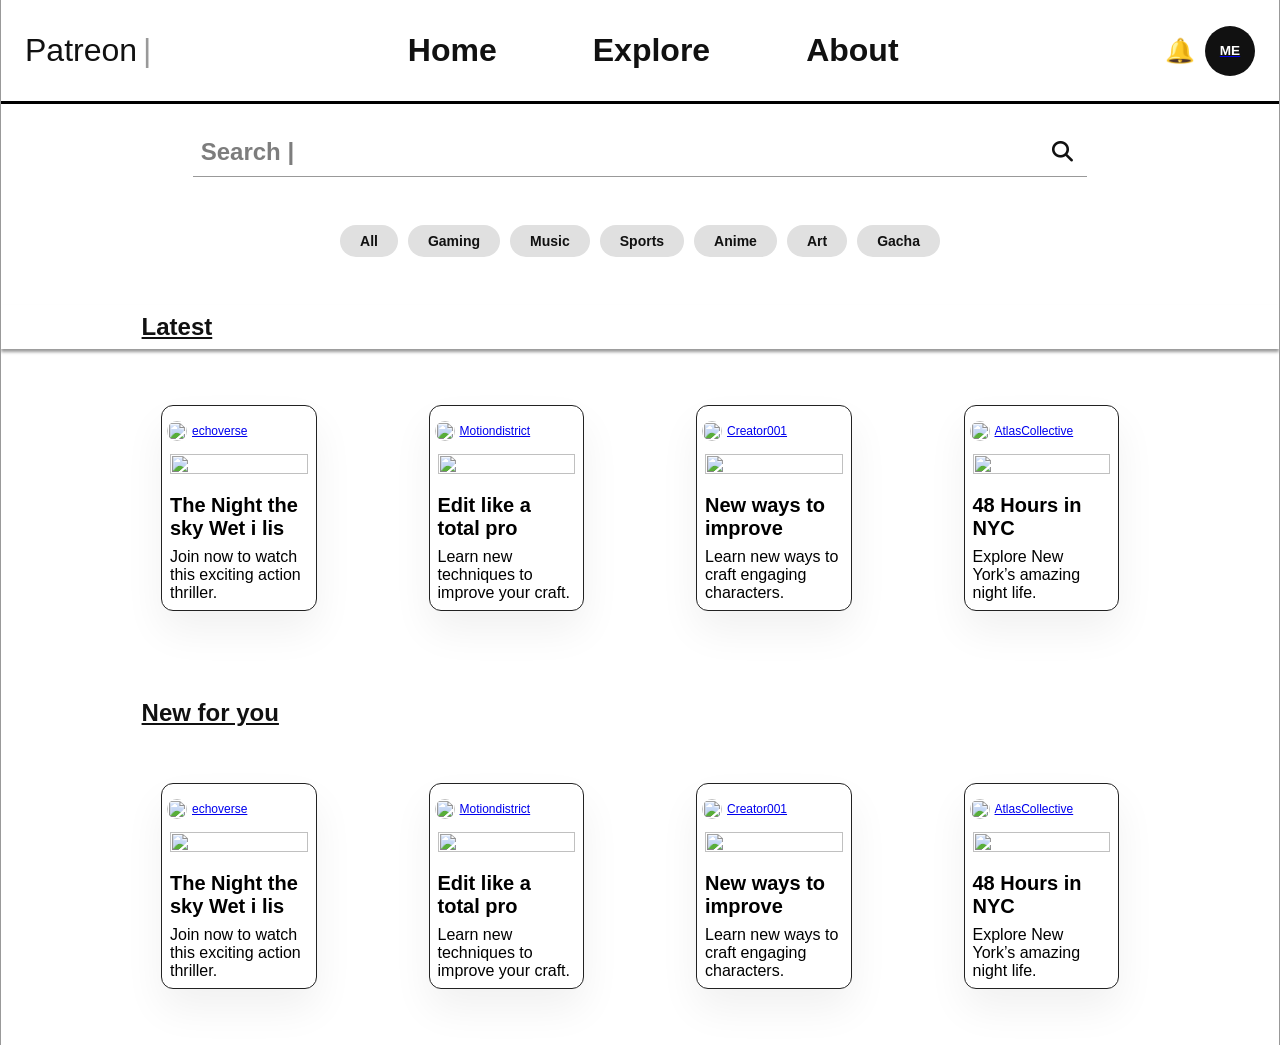
==== commit ff652741: "dark mode" ====
--- a/index.html
+++ b/index.html
@@ -4,9 +4,7 @@
     <meta charset="UTF-8" />
     <meta name="viewport" content="width=device-width, initial-scale=1.0" />
     <title>Patreon Home</title>
-
     <link rel="stylesheet" href="index.css" />
-
     <link
       rel="stylesheet"
       href="https://cdnjs.cloudflare.com/ajax/libs/font-awesome/6.5.0/css/all.min.css"
@@ -15,19 +13,66 @@
 
   <body>
     <div class="app-container">
-      <!-- DESKTOP HEADER: DEFAULT HIDDEN -->
+      <!-- DESKTOP HEADER -->
       <header class="desktop-header">
-        <span class="desktop-logo">
-          Patreon <span class="logo-divider">|</span>
-        </span>
-        <input type="text" class="desktop-search" placeholder="Search |" />
+        <a href="index.html" class="desktop-logo-link">
+          <span class="desktop-logo">
+            Patreon <span class="logo-divider">|</span>
+          </span>
+        </a>
+
+        <div class="nav-tab-wrapper">
+          <div class="nav-tab">Home</div>
+          <div class="nav-tab">Explore</div>
+          <div class="nav-tab">About</div>
+        </div>
+
         <div class="desktop-header-icons">
           <div class="icon-placeholder bell">🔔</div>
-          <div class="icon-placeholder me">ME</div>
+          <a href="account.html">
+            <div class="icon-placeholder me">ME</div>
+          </a>
         </div>
       </header>
 
-      <!-- DESKTOP FILTER: DEFAULT HIDDEN -->
+      <!-- MOBILE HEADER -->
+      <header class="top-header">
+        <h1>Patreon</h1>
+        <a href="search.html" class="header-search-icon">
+          <i class="fa-solid fa-magnifying-glass"></i>
+        </a>
+      </header>
+
+      <!-- SHARED HOME SEARCH AREA -->
+      <div class="home-search-area">
+        <div class="search-bar-row">
+          <input
+            type="text"
+            class="search-input"
+            placeholder="Search |"
+            id="searchInput"
+            autocomplete="off"
+          />
+          <button class="search-submit-btn" type="button">
+            <i class="fa-solid fa-magnifying-glass"></i>
+          </button>
+        </div>
+
+        <div class="search-overlay hidden" id="searchOverlay">
+          <div class="search-overlay-section">
+            <p class="overlay-label">Recent searches</p>
+            <div id="recentResults"></div>
+          </div>
+
+          <div class="overlay-divider"></div>
+
+          <div class="search-overlay-section">
+            <div id="suggestionResults"></div>
+          </div>
+        </div>
+      </div>
+
+      <!-- DESKTOP FILTER -->
       <div class="filter-bar">
         <button class="filter-btn">All</button>
         <button class="filter-btn">Gaming</button>
@@ -38,102 +83,171 @@
         <button class="filter-btn">Gacha</button>
       </div>
 
-      <!-- MOBILE HEADER: DEFAULT SHOWN -->
-      <header class="top-header">
-        <h1>Patreon</h1>
-      </header>
+      <!-- DESKTOP NOTIFICATION -->
+      <div class="notification-overlay">
+        <div class="notification-label-wrapper">
+          <span class="notification-label">Notifications</span>
+          <span class="notification-date">Date</span>
+        </div>
+
+        <div class="notification-item">
+          <img
+            src="https://images.unsplash.com/photo-1464802686167-b939a6910659"
+            class="notif-avatar"
+            alt="creator"
+          />
+          <div class="notif-text">
+            <span class="notif-name">echoverse</span>
+            <span class="notif-action">Made an announcement</span>
+          </div>
+          <span class="notif-time">Today</span>
+        </div>
+
+        <div class="notification-item">
+          <img
+            src="https://images.unsplash.com/photo-1496171367470-9ed9a91ea931"
+            class="notif-avatar"
+            alt="creator"
+          />
+          <div class="notif-text">
+            <span class="notif-name">Motiondistrict</span>
+            <span class="notif-action">Made an announcement</span>
+          </div>
+          <span class="notif-time">Yesterday</span>
+        </div>
+
+        <div class="notification-item">
+          <img
+            src="https://images.unsplash.com/photo-1513364776144-60967b0f800f"
+            class="notif-avatar"
+            alt="creator"
+          />
+          <div class="notif-text">
+            <span class="notif-name">Creator001</span>
+            <span class="notif-action">Posted</span>
+          </div>
+          <span class="notif-time">Last week</span>
+        </div>
+
+        <div class="notification-item">
+          <img
+            src="https://images.unsplash.com/photo-1499092346589-b9b6be3e94b2"
+            class="notif-avatar"
+            alt="creator"
+          />
+          <div class="notif-text">
+            <span class="notif-name">AtlasCollective</span>
+            <span class="notif-action">Made an annoucement</span>
+          </div>
+          <span class="notif-time">Last week</span>
+        </div>
+      </div>
 
       <section class="section-heading">
         <h2>Latest</h2>
       </section>
 
       <section class="feed">
-        <!-- CARD 1 -->
-        <div class="post-card">
-          <div class="card-top"></div>
-          <div class="creator-row">
-            <img src="https://via.placeholder.com/30" class="avatar" />
-            <span>echoverse</span>
+        <div class="post-card">
+          <div class="card-top"></div>
+          <div class="creator-row">
+            <img
+              src="https://images.unsplash.com/photo-1500534314209-a25ddb2bd429?auto=format&fit=crop&w=300&q=80"
+              class="avatar"
+            />
+            <a href="profile.html?creator=echoverse"><span>echoverse</span></a>
           </div>
           <div class="card-content">
             <img
               src="https://images.unsplash.com/photo-1464802686167-b939a6910659"
               class="post-image"
             />
-            <h3>This is filler text</h3>
-            <p>Im deciding if i like text on the top or bottom more</p>
-            <div class="card-bottom-row">
-              <div class="like">Like</div>
-              <div class="comment">Comment</div>
-              <div class="see-more">see more →</div>
-            </div>
-          </div>
-        </div>
-
-        <div class="divider"></div>
-
-        <!-- CARD 2 -->
-        <div class="post-card">
-          <div class="card-top"></div>
-          <div class="creator-row">
-            <img src="https://via.placeholder.com/30" class="avatar" />
-            <span>Motiondistrict</span>
-          </div>
-          <div class="card-content">
+            <h3>The Night the sky Wet i lis</h3>
+            <p>Join now to watch this exciting action thriller.</p>
+            <div class="card-bottom-row">
+              <div class="like">Like</div>
+              <div class="comment">Comment</div>
+              <div class="see-more">see more →</div>
+            </div>
+          </div>
+        </div>
+
+        <div class="divider"></div>
+
+        <div class="post-card">
+          <div class="card-top"></div>
+          <div class="creator-row">
+            <img
+              src="https://images.unsplash.com/photo-1574717024653-61fd2cf4d44d?auto=format&fit=crop&w=300&q=80"
+              class="avatar"
+            />
+            <a href="profile.html?creator=motiondistrict"
+              ><span>Motiondistrict</span></a
+            >
+          </div>
+          <div class="card-content">
+            <img
+              src="https://images.unsplash.com/photo-1496171367470-9ed9a91ea931"
+              class="post-image"
+            />
             <h3>Edit like a total pro</h3>
             <p>Learn new techniques to improve your craft.</p>
-            <img
-              src="https://images.unsplash.com/photo-1496171367470-9ed9a91ea931"
-              class="post-image"
-            />
-            <div class="card-bottom-row">
-              <div class="like">Like</div>
-              <div class="comment">Comment</div>
-              <div class="see-more">see more →</div>
-            </div>
-          </div>
-        </div>
-
-        <div class="divider"></div>
-
-        <!-- CARD 3 -->
-        <div class="post-card">
-          <div class="card-top"></div>
-          <div class="creator-row">
-            <img src="https://via.placeholder.com/30" class="avatar" />
-            <span>Creator001</span>
-          </div>
-          <div class="card-content">
+            <div class="card-bottom-row">
+              <div class="like">Like</div>
+              <div class="comment">Comment</div>
+              <div class="see-more">see more →</div>
+            </div>
+          </div>
+        </div>
+
+        <div class="divider"></div>
+
+        <div class="post-card">
+          <div class="card-top"></div>
+          <div class="creator-row">
+            <img
+              src="https://images.unsplash.com/photo-1579783902614-a3fb3927b6a5?auto=format&fit=crop&w=300&q=80"
+              class="avatar"
+            />
+            <a href="profile.html?creator=creator001"
+              ><span>Creator001</span></a
+            >
+          </div>
+          <div class="card-content">
+            <img
+              src="https://images.unsplash.com/photo-1513364776144-60967b0f800f"
+              class="post-image"
+            />
             <h3>New ways to improve</h3>
             <p>Learn new ways to craft engaging characters.</p>
-            <img
-              src="https://images.unsplash.com/photo-1513364776144-60967b0f800f"
-              class="post-image"
-            />
-            <div class="card-bottom-row">
-              <div class="like">Like</div>
-              <div class="comment">Comment</div>
-              <div class="see-more">see more →</div>
-            </div>
-          </div>
-        </div>
-
-        <div class="divider"></div>
-
-        <!-- CARD 4 -->
-        <div class="post-card">
-          <div class="card-top"></div>
-          <div class="creator-row">
-            <img src="https://via.placeholder.com/30" class="avatar" />
-            <span>AtlasCollective</span>
-          </div>
-          <div class="card-content">
+            <div class="card-bottom-row">
+              <div class="like">Like</div>
+              <div class="comment">Comment</div>
+              <div class="see-more">see more →</div>
+            </div>
+          </div>
+        </div>
+
+        <div class="divider"></div>
+
+        <div class="post-card">
+          <div class="card-top"></div>
+          <div class="creator-row">
+            <img
+              src="https://images.unsplash.com/photo-1530521954074-e64f6810b32d?auto=format&fit=crop&w=300&q=80"
+              class="avatar"
+            />
+            <a href="profile.html?creator=atlascollective"
+              ><span>AtlasCollective</span></a
+            >
+          </div>
+          <div class="card-content">
+            <img
+              src="https://images.unsplash.com/photo-1499092346589-b9b6be3e94b2"
+              class="post-image"
+            />
             <h3>48 Hours in NYC</h3>
             <p>Explore New York’s amazing night life.</p>
-            <img
-              src="https://images.unsplash.com/photo-1499092346589-b9b6be3e94b2"
-              class="post-image"
-            />
             <div class="card-bottom-row">
               <div class="like">Like</div>
               <div class="comment">Comment</div>
@@ -148,12 +262,14 @@
       </section>
 
       <section class="feed-extended">
-        <!-- ECARD 1 -->
-        <div class="post-card">
-          <div class="card-top"></div>
-          <div class="creator-row">
-            <img src="https://via.placeholder.com/30" class="avatar" />
-            <span>echoverse</span>
+        <div class="post-card">
+          <div class="card-top"></div>
+          <div class="creator-row">
+            <img
+              src="https://images.unsplash.com/photo-1500534314209-a25ddb2bd429?auto=format&fit=crop&w=300&q=80"
+              class="avatar"
+            />
+            <a href="profile.html?creator=echoverse"><span>echoverse</span></a>
           </div>
           <div class="card-content">
             <img
@@ -172,68 +288,80 @@
 
         <div class="divider"></div>
 
-        <!-- ECARD 2 -->
-        <div class="post-card">
-          <div class="card-top"></div>
-          <div class="creator-row">
-            <img src="https://via.placeholder.com/30" class="avatar" />
-            <span>Motiondistrict</span>
-          </div>
-          <div class="card-content">
+        <div class="post-card">
+          <div class="card-top"></div>
+          <div class="creator-row">
+            <img
+              src="https://images.unsplash.com/photo-1574717024653-61fd2cf4d44d?auto=format&fit=crop&w=300&q=80"
+              class="avatar"
+            />
+            <a href="profile.html?creator=motiondistrict"
+              ><span>Motiondistrict</span></a
+            >
+          </div>
+          <div class="card-content">
+            <img
+              src="https://images.unsplash.com/photo-1496171367470-9ed9a91ea931"
+              class="post-image"
+            />
             <h3>Edit like a total pro</h3>
             <p>Learn new techniques to improve your craft.</p>
-            <img
-              src="https://images.unsplash.com/photo-1496171367470-9ed9a91ea931"
-              class="post-image"
-            />
-            <div class="card-bottom-row">
-              <div class="like">Like</div>
-              <div class="comment">Comment</div>
-              <div class="see-more">see more →</div>
-            </div>
-          </div>
-        </div>
-
-        <div class="divider"></div>
-
-        <!-- ECARD 3 -->
-        <div class="post-card">
-          <div class="card-top"></div>
-          <div class="creator-row">
-            <img src="https://via.placeholder.com/30" class="avatar" />
-            <span>Creator001</span>
-          </div>
-          <div class="card-content">
+            <div class="card-bottom-row">
+              <div class="like">Like</div>
+              <div class="comment">Comment</div>
+              <div class="see-more">see more →</div>
+            </div>
+          </div>
+        </div>
+
+        <div class="divider"></div>
+
+        <div class="post-card">
+          <div class="card-top"></div>
+          <div class="creator-row">
+            <img
+              src="https://images.unsplash.com/photo-1579783902614-a3fb3927b6a5?auto=format&fit=crop&w=300&q=80"
+              class="avatar"
+            />
+            <a href="profile.html?creator=creator001"
+              ><span>Creator001</span></a
+            >
+          </div>
+          <div class="card-content">
+            <img
+              src="https://images.unsplash.com/photo-1513364776144-60967b0f800f"
+              class="post-image"
+            />
             <h3>New ways to improve</h3>
             <p>Learn new ways to craft engaging characters.</p>
-            <img
-              src="https://images.unsplash.com/photo-1513364776144-60967b0f800f"
-              class="post-image"
-            />
-            <div class="card-bottom-row">
-              <div class="like">Like</div>
-              <div class="comment">Comment</div>
-              <div class="see-more">see more →</div>
-            </div>
-          </div>
-        </div>
-
-        <div class="divider"></div>
-
-        <!-- ECARD 4 -->
-        <div class="post-card">
-          <div class="card-top"></div>
-          <div class="creator-row">
-            <img src="https://via.placeholder.com/30" class="avatar" />
-            <span>AtlasCollective</span>
-          </div>
-          <div class="card-content">
+            <div class="card-bottom-row">
+              <div class="like">Like</div>
+              <div class="comment">Comment</div>
+              <div class="see-more">see more →</div>
+            </div>
+          </div>
+        </div>
+
+        <div class="divider"></div>
+
+        <div class="post-card">
+          <div class="card-top"></div>
+          <div class="creator-row">
+            <img
+              src="https://images.unsplash.com/photo-1530521954074-e64f6810b32d?auto=format&fit=crop&w=300&q=80"
+              class="avatar"
+            />
+            <a href="profile.html?creator=atlascollective"
+              ><span>AtlasCollective</span></a
+            >
+          </div>
+          <div class="card-content">
+            <img
+              src="https://images.unsplash.com/photo-1499092346589-b9b6be3e94b2"
+              class="post-image"
+            />
             <h3>48 Hours in NYC</h3>
             <p>Explore New York’s amazing night life.</p>
-            <img
-              src="https://images.unsplash.com/photo-1499092346589-b9b6be3e94b2"
-              class="post-image"
-            />
             <div class="card-bottom-row">
               <div class="like">Like</div>
               <div class="comment">Comment</div>
@@ -243,22 +371,23 @@
         </div>
       </section>
 
-      <!-- NAV -->
       <nav class="bottom-nav">
-        <a href="index.html" class="nav-icon active">
-          <i class="fa-solid fa-house"></i>
-        </a>
-        <a href="search.html" class="nav-icon">
-          <i class="fa-solid fa-magnifying-glass"></i>
-        </a>
-        <a href="notifications.html" class="nav-icon">
-          <i class="fa-regular fa-bell"></i>
-        </a>
-        <a href="account.html" class="nav-icon">
-          <i class="fa-regular fa-user"></i>
-        </a>
+        <a href="index.html" class="nav-icon active"
+          ><i class="fa-solid fa-house"></i
+        ></a>
+        <a href="search.html" class="nav-icon"
+          ><i class="fa-solid fa-magnifying-glass"></i
+        ></a>
+        <a href="notifications.html" class="nav-icon"
+          ><i class="fa-regular fa-bell"></i
+        ></a>
+        <a href="account.html" class="nav-icon"
+          ><i class="fa-regular fa-user"></i
+        ></a>
       </nav>
     </div>
+
+    <script src="searchbarFunction.js"></script>
 
     <script>
       if (localStorage.getItem("theme") === "dark") {
--- a/index.css
+++ b/index.css
@@ -20,119 +20,314 @@
   min-height: 100vh;
 }
 
-/* DESKTOP HEADER */
-.desktop-header {
-    display: none;
-    width: 100%;
-    background: #fff;
-    padding: 2rem 24px;
-    align-items: center;
-    gap: 24px;
-    border-bottom: solid 3px black;
-}
-
-.desktop-logo {
-    font-size: 1rem;
-    font-weight: 700;
-    white-space: nowrap;
-    letter-spacing: 0.05em;
-}
-
-.logo-divider {
-    font-weight: 300;
-    margin-left: 6px;
-    color: #999;
-}
-
-.desktop-search {
-    flex: 1;
-    padding: 10px 16px;
-    border: 1px solid #111;
-    border-radius: 999px;
-    font-size: 0.9rem;
-    color: rgba(0, 0, 0, 0.5);
-    outline: none;
-    background: transparent;
-}
-
-.desktop-search::placeholder {
-    color: rgba(0, 0, 0, 0.5);
-}
-
-.desktop-header-icons {
-    display: flex;
-    align-items: center;
-    gap: 12px;
-}
-
-.icon-placeholder {
-    width: 50px;
-    height: 50px;
-    background: #111;
-    display: flex;
-    align-items: center;
-    justify-content: center;
-    flex-shrink: 0;
-}
-
-.icon-placeholder.bell {
-    background: transparent;
-    font-size: 1.5rem;
-    color: #111;
-}
-
-.icon-placeholder.me {
-    color: #fff;
-    font-size: 0.85rem;
-    font-weight: 700;
-    border-radius: 4px;
-}
-
-/*DESKTOP FILTER*/
-.filter-bar {
-    display: none;
-    width: 100%;
-    background: #fff;
-    padding: 3rem 0;
-    gap: 10px;
-    justify-content: center;
-    align-items: center;
-}
-
-.filter-btn {
-    background: #e0e0e0;
-    border: none;
-    border-radius: 999px;
-    padding: 8px 20px;
-    font-size: 0.875rem;
-    font-weight: 600;
-    color: #111;
-    cursor: pointer;
-}
-
-.filter-btn:hover {
-    background: #cacaca;
-}
-
-
-
-
 /* MOBILE HEADER */
 .top-header {
   padding: 14px 16px;
   border-bottom: 1px solid #999;
   background: #fff;
+  display: flex;
+  justify-content: space-between;
+  align-items: center;
+}
+
+.header-search-icon {
+  font-size: 1.2rem;
+  color: #111;
+  text-decoration: none;
 }
 
 .top-header h1 {
   font-size: 1.1rem;
   font-weight: 700;
+}
+
+/* SHARED HOME SEARCH */
+.home-search-area {
+  position: relative;
+  width: 100%;
+  background: #fff;
+}
+
+.search-bar-row {
+  display: none;
+  align-items: center;
+  width: 100%;
+  border-bottom: 1px solid #999;
+  padding: 0 12px;
+  background: #fff;
+}
+
+.search-input {
+  flex: 1;
+  border: none;
+  outline: none;
+  font-size: 1.5rem;
+  font-weight: 700;
+  color: #7d7d7d;
+  padding: 10px 8px;
+  background: #ffffff;
+}
+
+.search-input::placeholder {
+  color: #7d7d7d;
+}
+
+.search-submit-btn {
+  background: transparent;
+  border: none;
+  padding: 10px 14px;
+  font-size: 1.3rem;
+  color: #111;
+  cursor: pointer;
+  flex-shrink: 0;
+}
+
+.search-submit-btn:hover {
+  color: #555;
+}
+
+.search-overlay {
+  position: absolute;
+  top: calc(100% - 1px);
+  left: 0;
+  width: 100%;
+  background: #f5f5f5;
+  border-bottom-left-radius: 18px;
+  border-bottom-right-radius: 18px;
+  box-shadow: 0 8px 14px rgba(0, 0, 0, 0.18);
+  z-index: 30;
+  overflow: hidden;
+}
+
+.search-overlay-section {
+  padding: 12px 0;
+}
+
+.overlay-label {
+  font-size: 0.82rem;
+  font-weight: 700;
+  color: #111;
+  padding: 0 10px 12px;
+}
+
+.overlay-divider {
+  height: 1px;
+  background: #999;
+}
+
+.overlay-result {
+  display: flex;
+  justify-content: space-between;
+  align-items: center;
+  text-decoration: none;
+  color: #111;
+  font-size: 0.98rem;
+  font-weight: 700;
+  padding: 14px 10px;
+}
+
+.overlay-arrow {
+  font-size: 1rem;
+}
+
+.no-results {
+  font-size: 0.95rem;
+  font-weight: 700;
+  color: #666;
+  padding: 14px 10px;
+}
+
+.hidden {
+  display: none;
+}
+
+/* DESKTOP HEADER */
+.desktop-header {
+  display: none;
+  width: 100%;
+  background: #fff;
+  padding: 0 24px;
+  align-items: stretch;
+  gap: 24px;
+  border-bottom: solid 3px black;
+  justify-content: space-between;
+}
+
+.desktop-logo-link {
+  text-decoration: none;
+  color: inherit;
+}
+
+.nav-tab-wrapper {
+  display: flex;
+  align-items: stretch;
+}
+
+.nav-tab {
+  display: flex;
+  align-items: center;
+  padding: 0 16px;
+  cursor: pointer;
+  font-size: 2rem;
+  font-weight: 600;
+  white-space: nowrap;
+  margin: 0 2rem;
+}
+
+.nav-tab:hover {
+  background-color: #aaaaaa;
+}
+
+.desktop-logo {
+  display: flex;
+  align-items: center;
+  padding: 2rem 0;
+  font-weight: 300;
+  font-size: 2rem;
+}
+
+.logo-divider {
+  font-size: 2rem;
+  font-weight: 300;
+  margin-left: 6px;
+  color: #999;
+}
+
+.desktop-header-icons {
+  display: flex;
+  align-items: center;
+}
+
+.icon-placeholder {
+  width: 50px;
+  height: 50px;
+  background: #111;
+  display: flex;
+  align-items: center;
+  justify-content: center;
+  flex-shrink: 0;
+}
+
+.icon-placeholder.bell {
+  background: transparent;
+  font-size: 1.5rem;
+  color: #111;
+}
+
+.icon-placeholder.me {
+  color: #fff;
+  font-size: 0.85rem;
+  font-weight: 700;
+  border-radius: 50%;
+}
+
+/*DESKTOP FILTER*/
+.filter-bar {
+  display: none;
+  width: 100%;
+  background: #fff;
+  padding: 3rem 0;
+  gap: 10px;
+  justify-content: center;
+  align-items: center;
+}
+
+.filter-btn {
+  background: #e0e0e0;
+  border: none;
+  border-radius: 999px;
+  padding: 8px 20px;
+  font-size: 0.875rem;
+  font-weight: 600;
+  color: #111;
+  cursor: pointer;
+}
+
+.filter-btn:hover {
+  background: #cacaca;
+}
+
+.notification-overlay {
+  display: none;
+  border: solid 1px black;
+  width: 500px;
+  position: absolute;
+  top: 12%;
+  right: 5%;
+  border-radius: 10px;
+  box-shadow: 5px 5px 3px grey;
+  background-color: white;
+}
+
+.notification-label-wrapper {
+  height: 75px;
+  display: flex;
+  justify-content: space-between;
+  align-items: center;
+  border-top-left-radius: 8px;
+  border-top-right-radius: 8px;
+  border-bottom: solid 1px grey;
+  background-color: white;
+}
+
+.notification-label,
+.notification-date {
+  font-size: 2rem;
+}
+
+.notification-label {
+  padding-left: 20px;
+}
+
+.notification-date {
+  padding-right: 20px;
+}
+
+.notification-item {
+  display: flex;
+  align-items: center;
+  gap: 12px;
+  padding: 12px 16px;
+}
+
+.notif-avatar {
+  width: 52px;
+  height: 52px;
+  border-radius: 50%;
+  object-fit: cover;
+  flex-shrink: 0;
+}
+
+.notif-text {
+  display: flex;
+  flex-direction: column;
+  flex: 1;
+}
+
+.notif-name {
+  font-size: 1rem;
+  font-weight: 700;
+  color: #111;
+}
+
+.notif-action {
+  font-size: 0.9rem;
+  color: #111;
+}
+
+.notif-time {
+  font-size: 1rem;
+  font-weight: 700;
+  color: #111;
+  white-space: nowrap;
+  margin-left: auto;
 }
 
 .section-heading {
   text-align: center;
   padding: 8px;
   border-bottom: 1px solid #999;
+  box-shadow: 0px 3px 3px #999;
 }
 
 /* MOBILE NAV */
@@ -146,6 +341,7 @@
   align-items: center;
   padding: 12px 0;
   border-top: 1px solid #999;
+  box-shadow: 0px -3px 3px #999;
 }
 
 .nav-icon {
@@ -164,20 +360,64 @@
   padding: 10px;
 }
 
-.feed-extended{
-    display: none;
+.feed-extended-section-heading {
+  display: none;
+}
+
+.feed-extended {
+  display: none;
 }
 
 /* CARD */
 .post-card {
+  background-color: white;
   border-radius: 8px;
   overflow: hidden;
   border: solid 1px black;
+  transition: transform 0.3s ease, box-shadow 0.3s ease;
+  cursor: pointer;
+  opacity: 0;
+  transform: translateY(20px);
+  animation: slideIn 0.5s ease forwards;
+}
+
+@keyframes slideIn {
+  to {
+    opacity: 1;
+    transform: translateY(0);
+  }
+}
+
+.post-card:nth-child(1) {
+  animation-delay: 0.1s;
+}
+
+.post-card:nth-child(3) {
+  animation-delay: 0.2s;
+}
+
+.post-card:nth-child(5) {
+  animation-delay: 0.3s;
+}
+
+.post-card:nth-child(7) {
+  animation-delay: 0.4s;
+}
+
+.post-card:hover {
+  transform: translateY(-10px) scale(1.025);
+  box-shadow:
+    0 20px 40px rgba(0, 0, 0, 0.18),
+    0 8px 16px rgba(0, 0, 0, 0.12);
+  border-color: #111;
+}
+
+.post-card:active {
+  transform: translateY(-1px) scale(0.99);
 }
 
 .card-top {
   height: 10px;
-
 }
 
 .creator-row {
@@ -198,7 +438,6 @@
 .post-image {
   width: 100%;
   height: 100%;
-  display: block;
   object-fit: cover;
 }
 
@@ -210,7 +449,7 @@
 
 .card-content h3 {
   font-size: 1.25rem;
-  margin-bottom: .5rem;
+  margin-bottom: 0.5rem;
   padding-top: 1rem;
 }
 
@@ -218,17 +457,19 @@
   font-size: 1rem;
 }
 
-.card-bottom-row{
-    display: flex;
-    align-items: stretch;
-    width: 100%;
-}
-
-.like, .comment, .see-more{
-    font-size: 1rem;
-    flex: 0 0 33%;
-    text-align: center;
-    padding-top: 1rem;
+.card-bottom-row {
+  display: flex;
+  align-items: stretch;
+  width: 100%;
+}
+
+.like,
+.comment,
+.see-more {
+  font-size: 1rem;
+  flex: 0 0 33%;
+  text-align: center;
+  padding-top: 1rem;
 }
 
 .divider {
@@ -238,12 +479,8 @@
 }
 
 /**DESKTOP*/
-@media (min-width: 1400px){
-    *{
-        background-color: pink;
-    }
-
-    .app-container {
+@media (min-width: 800px) {
+  .app-container {
     max-width: none;
     width: 100vw;
     margin: 0 auto;
@@ -251,110 +488,139 @@
     border-left: 1px solid #999;
     border-right: 1px solid #999;
     min-height: 100vh;
-    }
-
-    /*DESKTOP HEADER*/
-    .desktop-header{
-        display: flex;
-    }
-
-    /* HEADER */
-    .top-header {
-        display: none;
-    }
-
-    .section-heading, .feed-extended-section-heading {
-        display: flex;
-        border: none;
-        padding-left: 11%;
-        text-decoration: underline;
-    }
-
-    .feed-extended-section-heading{
-        padding-top: 2rem;
-    }
-
-    /* NAV */
-    .bottom-nav {
+  }
+
+  .desktop-header {
+    display: flex;
+  }
+
+  .top-header {
     display: none;
-    }
-
-    .filter-bar {
-        display: flex;
-    }
-
-
-    /**PAGE DEPENDANTS*/
-    /* FEED */
-    .feed, .feed-extended{
-        display: grid;
-        grid-template-columns: repeat(4, 1fr);
-        gap: 7rem; 
-        padding: 3.5rem 10rem;
-    }
-
-    /* CARD */
-    .post-card {
-    border-radius: 8px;
+  }
+
+  .home-search-area {
+    width: 70%;
+    margin: 1.5rem auto 0;
+  }
+
+  .search-bar-row {
+    width: 100%;
+    padding: 0;
+  }
+
+  .search-overlay {
+    width: 100%;
+    top: calc(100% - 1px);
+  }
+
+  .section-heading,
+  .feed-extended-section-heading {
+    display: flex;
+    border: none;
+    padding-left: 11%;
+    text-decoration: underline;
+  }
+
+  .feed-extended-section-heading {
+    padding-top: 2rem;
+  }
+
+  .bottom-nav {
+    display: none;
+  }
+
+  .filter-bar {
+    display: flex;
+  }
+
+  .feed,
+  .feed-extended {
+    display: grid;
+    grid-template-columns: repeat(4, 1fr);
+    gap: 7rem;
+    padding: 3.5rem 10rem;
+  }
+
+  .post-card {
+    border-radius: 12px;
     overflow: hidden;
-
-    }
-
-    .card-top {
-    height: 10px;
-
-    }
-
-    .creator-row {
+    border: solid 1px #222222;
+    box-shadow: 0 20px 40px rgba(0, 0, 0, 0.06);
+    transition: transform 0.25s ease, box-shadow 0.25s ease;
+    cursor: pointer;
+    opacity: 0;
+    transform: translateY(20px);
+    animation: slideIn 0.5s ease forwards;
+  }
+
+  .post-card:hover {
+    transform: translateY(-10px) scale(1.025);
+    box-shadow:
+      0 20px 40px rgba(0, 0, 0, 0.18),
+      0 8px 16px rgba(0, 0, 0, 0.12);
+    border-color: #111;
+  }
+
+  .creator-row {
     display: flex;
     align-items: center;
     gap: 5px;
     padding: 5px;
     color: black;
     font-size: 12px;
-    }
-
-    .avatar {
+  }
+
+  .avatar {
     width: 20px;
     height: 20px;
     border-radius: 50%;
-    }
-
-    .post-image {
+  }
+
+  .post-image {
     width: 100%;
     height: 100%;
     display: block;
     object-fit: cover;
-    }
-
-    .card-content {
+  }
+
+  .card-content {
     padding: 8px;
     color: black;
     display: block;
-    }
-
-    .card-content h3 {
+  }
+
+  .card-content h3 {
     font-size: 1.25rem;
-    margin-bottom: .5rem;
-    }
-
-    .card-content p {
+    margin-bottom: 0.5rem;
+  }
+
+  .card-content p {
     font-size: 1rem;
-    }
-
-    .card-bottom-row{
-        display: flex;
-        align-items: stretch;
-        width: 100%;
-    }
-
-    .like, .comment, .see-more{
-        display: none;
-    }
-
-    .divider {
-        display: none;
-    }
+  }
+
+  .card-bottom-row {
+    display: flex;
+    align-items: stretch;
+    width: 100%;
+  }
+
+  .like,
+  .comment,
+  .see-more {
+    display: none;
+  }
+
+  .divider {
+    display: none;
+  }
+
+  .notification-overlay {
+    display: none;
+  }
+
+  .search-bar-row {
+  display: flex;
+  }
 }
 
 body.dark-mode {
@@ -368,11 +634,16 @@
 
 body.dark-mode .top-header,
 body.dark-mode .desktop-header,
+body.dark-mode .home-search-area,
+body.dark-mode .search-bar-row,
+body.dark-mode .search-overlay,
+body.dark-mode .search-overlay-section,
 body.dark-mode .filter-bar,
+body.dark-mode .notification-overlay,
 body.dark-mode .feed,
 body.dark-mode .feed-extended,
-body.dark-mode .bottom-nav,
-body.dark-mode .post-card {
+body.dark-mode .post-card,
+body.dark-mode .bottom-nav {
   background: #1e1e1e;
   color: white;
 }
@@ -384,20 +655,34 @@
 
 body.dark-mode .section-heading h2,
 body.dark-mode .feed-extended-section-heading h2,
+body.dark-mode .desktop-logo,
+body.dark-mode .nav-tab,
+body.dark-mode .notification-label,
+body.dark-mode .notification-date,
+body.dark-mode .notif-name,
+body.dark-mode .notif-action,
+body.dark-mode .notif-time,
+body.dark-mode .overlay-label,
 body.dark-mode .creator-row span,
 body.dark-mode .card-content h3,
 body.dark-mode .card-content p,
-body.dark-mode .desktop-logo,
-body.dark-mode .icon-placeholder,
 body.dark-mode .like,
 body.dark-mode .comment,
-body.dark-mode .see-more {
+body.dark-mode .see-more,
+body.dark-mode .icon-placeholder,
+body.dark-mode .header-search-icon {
   color: white;
 }
 
-body.dark-mode .card-top,
-body.dark-mode .divider {
-  background: #444;
+body.dark-mode .search-input,
+body.dark-mode .search-submit-btn {
+  background: #2b2b2b;
+  color: white;
+  border: 1px solid #555;
+}
+
+body.dark-mode .search-input::placeholder {
+  color: #cfcfcf;
 }
 
 body.dark-mode .filter-btn {
@@ -406,14 +691,10 @@
   border: 1px solid #555;
 }
 
-body.dark-mode .desktop-search {
-  background: #2b2b2b;
-  color: white;
-  border: 1px solid #555;
-}
-
-body.dark-mode .desktop-search::placeholder {
-  color: #cfcfcf;
+body.dark-mode .card-top,
+body.dark-mode .divider,
+body.dark-mode .overlay-divider {
+  background: #444;
 }
 
 body.dark-mode .nav-icon i {
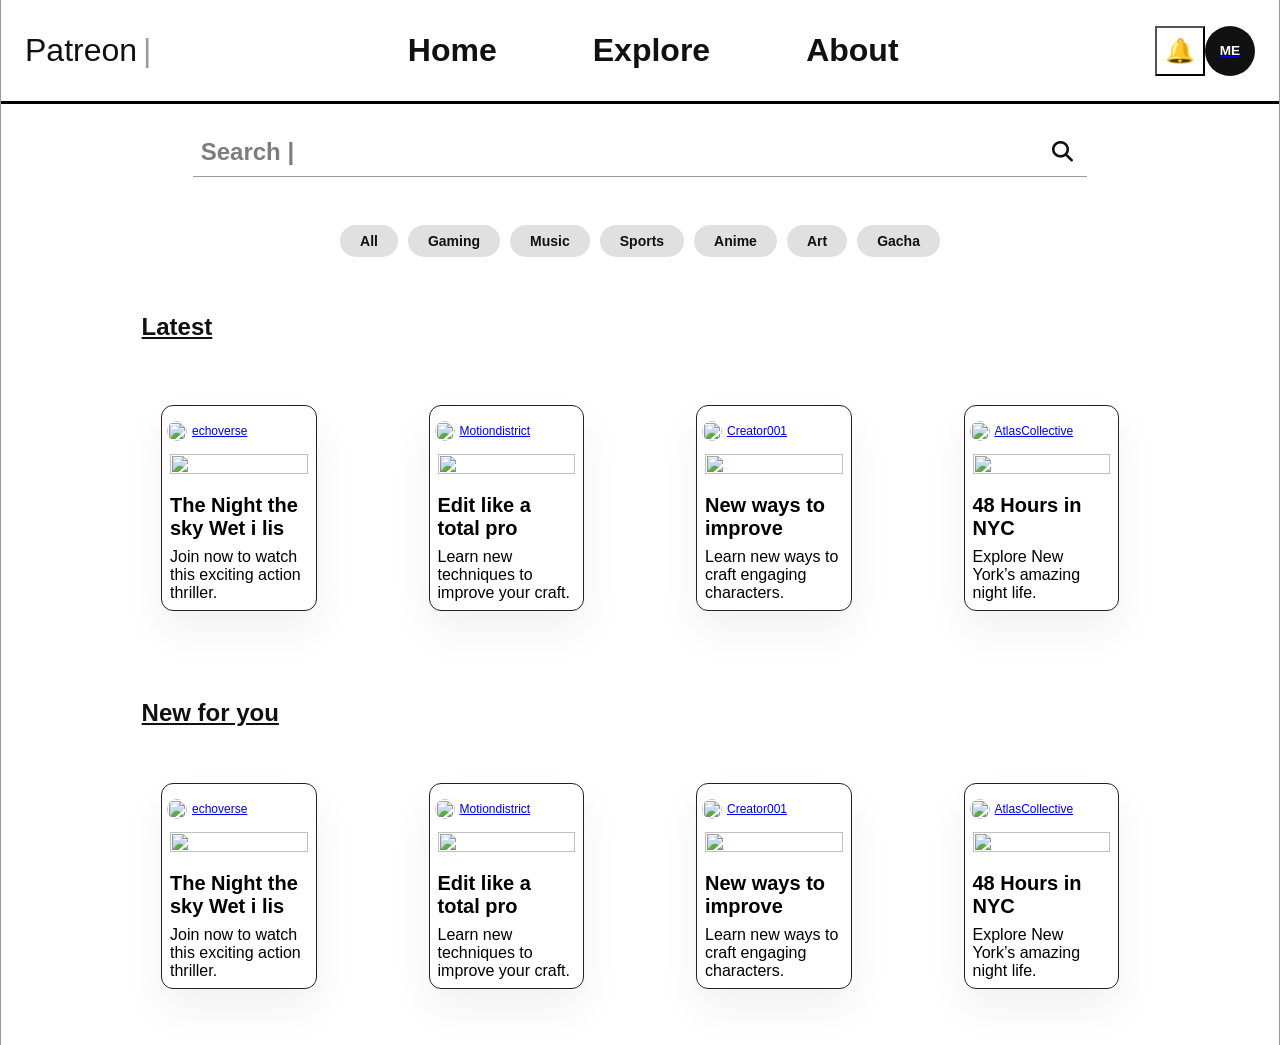
==== commit 2e2a8bc4: "Update index.html" ====
--- a/index.html
+++ b/index.html
@@ -28,7 +28,7 @@
         </div>
 
         <div class="desktop-header-icons">
-          <div class="icon-placeholder bell">🔔</div>
+          <button class="icon-placeholder bell notification-bell-btn" id="desktopBellBtn" type="button" aria-label="Notifications">🔔</button>
           <a href="account.html">
             <div class="icon-placeholder me">ME</div>
           </a>
@@ -38,9 +38,6 @@
       <!-- MOBILE HEADER -->
       <header class="top-header">
         <h1>Patreon</h1>
-        <a href="search.html" class="header-search-icon">
-          <i class="fa-solid fa-magnifying-glass"></i>
-        </a>
       </header>
 
       <!-- SHARED HOME SEARCH AREA -->
@@ -84,64 +81,72 @@
       </div>
 
       <!-- DESKTOP NOTIFICATION -->
-      <div class="notification-overlay">
-        <div class="notification-label-wrapper">
-          <span class="notification-label">Notifications</span>
-          <span class="notification-date">Date</span>
-        </div>
-
-        <div class="notification-item">
-          <img
-            src="https://images.unsplash.com/photo-1464802686167-b939a6910659"
-            class="notif-avatar"
-            alt="creator"
-          />
-          <div class="notif-text">
-            <span class="notif-name">echoverse</span>
-            <span class="notif-action">Made an announcement</span>
-          </div>
-          <span class="notif-time">Today</span>
-        </div>
-
-        <div class="notification-item">
-          <img
-            src="https://images.unsplash.com/photo-1496171367470-9ed9a91ea931"
-            class="notif-avatar"
-            alt="creator"
-          />
-          <div class="notif-text">
-            <span class="notif-name">Motiondistrict</span>
-            <span class="notif-action">Made an announcement</span>
-          </div>
-          <span class="notif-time">Yesterday</span>
-        </div>
-
-        <div class="notification-item">
-          <img
-            src="https://images.unsplash.com/photo-1513364776144-60967b0f800f"
-            class="notif-avatar"
-            alt="creator"
-          />
-          <div class="notif-text">
-            <span class="notif-name">Creator001</span>
-            <span class="notif-action">Posted</span>
-          </div>
-          <span class="notif-time">Last week</span>
-        </div>
-
-        <div class="notification-item">
-          <img
-            src="https://images.unsplash.com/photo-1499092346589-b9b6be3e94b2"
-            class="notif-avatar"
-            alt="creator"
-          />
-          <div class="notif-text">
-            <span class="notif-name">AtlasCollective</span>
-            <span class="notif-action">Made an annoucement</span>
-          </div>
-          <span class="notif-time">Last week</span>
-        </div>
-      </div>
+      <div class="notification-overlay hidden" id="desktopNotificationOverlay">
+  <div class="notification-label-wrapper">
+    <span class="notification-label">Notifications</span>
+    <span class="notification-date">Date</span>
+  </div>
+
+  <a href="profile.html?creator=echoverse" class="notification-link">
+    <div class="notification-item">
+      <img
+        src="https://images.unsplash.com/photo-1464802686167-b939a6910659"
+        class="notif-avatar"
+        alt="creator"
+      />
+      <div class="notif-text">
+        <span class="notif-name">echoverse</span>
+        <span class="notif-action">Made an announcement</span>
+      </div>
+      <span class="notif-time">Today</span>
+    </div>
+  </a>
+
+  <a href="profile.html?creator=motiondistrict" class="notification-link">
+    <div class="notification-item">
+      <img
+        src="https://images.unsplash.com/photo-1496171367470-9ed9a91ea931"
+        class="notif-avatar"
+        alt="creator"
+      />
+      <div class="notif-text">
+        <span class="notif-name">Motiondistrict</span>
+        <span class="notif-action">Made an announcement</span>
+      </div>
+      <span class="notif-time">Yesterday</span>
+    </div>
+  </a>
+
+  <a href="profile.html?creator=creator001" class="notification-link">
+    <div class="notification-item">
+      <img
+        src="https://images.unsplash.com/photo-1513364776144-60967b0c78f"
+        class="notif-avatar"
+        alt="creator"
+      />
+      <div class="notif-text">
+        <span class="notif-name">Creator001</span>
+        <span class="notif-action">Posted</span>
+      </div>
+      <span class="notif-time">Last week</span>
+    </div>
+  </a>
+
+  <a href="profile.html?creator=atlascollective" class="notification-link">
+    <div class="notification-item">
+      <img
+        src="https://images.unsplash.com/photo-1499092346589-b9b6be3e94b2"
+        class="notif-avatar"
+        alt="creator"
+      />
+      <div class="notif-text">
+        <span class="notif-name">AtlasCollective</span>
+        <span class="notif-action">Made an annoucement</span>
+      </div>
+      <span class="notif-time">Last week</span>
+    </div>
+  </a>
+</div>
 
       <section class="section-heading">
         <h2>Latest</h2>
--- a/index.css
+++ b/index.css
@@ -25,19 +25,18 @@
   padding: 14px 16px;
   border-bottom: 1px solid #999;
   background: #fff;
-  display: flex;
-  justify-content: space-between;
-  align-items: center;
+  text-align: center;
+  box-shadow: 0px 3px 3px #999;
 }
 
 .header-search-icon {
-  font-size: 1.2rem;
-  color: #111;
-  text-decoration: none;
+    font-size: 1.2rem;
+    color: #111;
+    text-decoration: none;
 }
 
 .top-header h1 {
-  font-size: 1.1rem;
+  font-size: 2rem;
   font-weight: 700;
 }
 
@@ -327,7 +326,6 @@
   text-align: center;
   padding: 8px;
   border-bottom: 1px solid #999;
-  box-shadow: 0px 3px 3px #999;
 }
 
 /* MOBILE NAV */
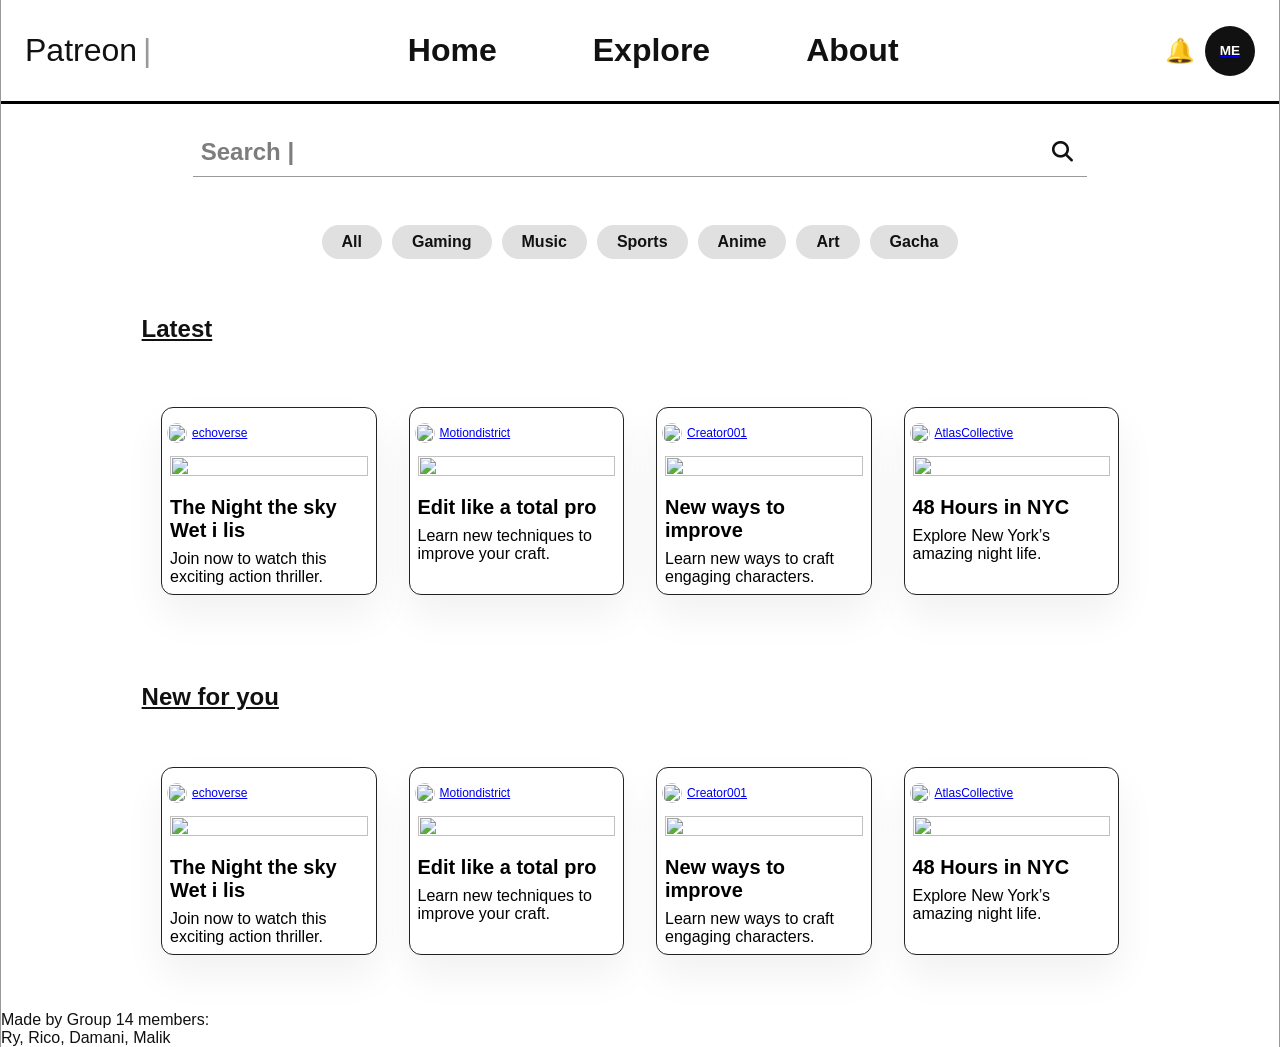
==== commit f9f0d887: "Update index.html (footer)" ====
--- a/index.html
+++ b/index.html
@@ -375,7 +375,10 @@
           </div>
         </div>
       </section>
-
+          <footer class="footer">
+        <p>Made by Group 14 members:</p>
+        <p>Ry, Rico, Damani, Malik</p>
+        </footer>
       <nav class="bottom-nav">
         <a href="index.html" class="nav-icon active"
           ><i class="fa-solid fa-house"></i
--- a/index.css
+++ b/index.css
@@ -213,6 +213,16 @@
   color: #111;
 }
 
+.notification-bell-btn {
+  border: none;
+  cursor: pointer;
+  padding: 0;
+}
+
+.notification-bell-btn:hover {
+  opacity: 0.7;
+}
+
 .icon-placeholder.me {
   color: #fff;
   font-size: 0.85rem;
@@ -236,7 +246,7 @@
   border: none;
   border-radius: 999px;
   padding: 8px 20px;
-  font-size: 0.875rem;
+  font-size: 1rem;
   font-weight: 600;
   color: #111;
   cursor: pointer;
@@ -247,15 +257,25 @@
 }
 
 .notification-overlay {
-  display: none;
+  position: absolute;
+  top: 110px;
+  right: 40px;
+  width: 500px;
   border: solid 1px black;
-  width: 500px;
-  position: absolute;
-  top: 12%;
-  right: 5%;
   border-radius: 10px;
   box-shadow: 5px 5px 3px grey;
   background-color: white;
+  z-index: 100;
+}
+
+.notification-link {
+  display: block;
+  text-decoration: none;
+  color: inherit;
+}
+
+.notification-link:hover .notification-item {
+  background: #f3f3f3;
 }
 
 .notification-label-wrapper {
@@ -531,13 +551,12 @@
     display: flex;
   }
 
-  .feed,
-  .feed-extended {
-    display: grid;
-    grid-template-columns: repeat(4, 1fr);
-    gap: 7rem;
-    padding: 3.5rem 10rem;
-  }
+  .feed, .feed-extended{
+      display: grid;
+      grid-template-columns: repeat(4, 1fr);
+      gap: 2rem; 
+      padding: 3.5rem 10rem;
+    }
 
   .post-card {
     border-radius: 12px;
@@ -609,10 +628,6 @@
   }
 
   .divider {
-    display: none;
-  }
-
-  .notification-overlay {
     display: none;
   }
 
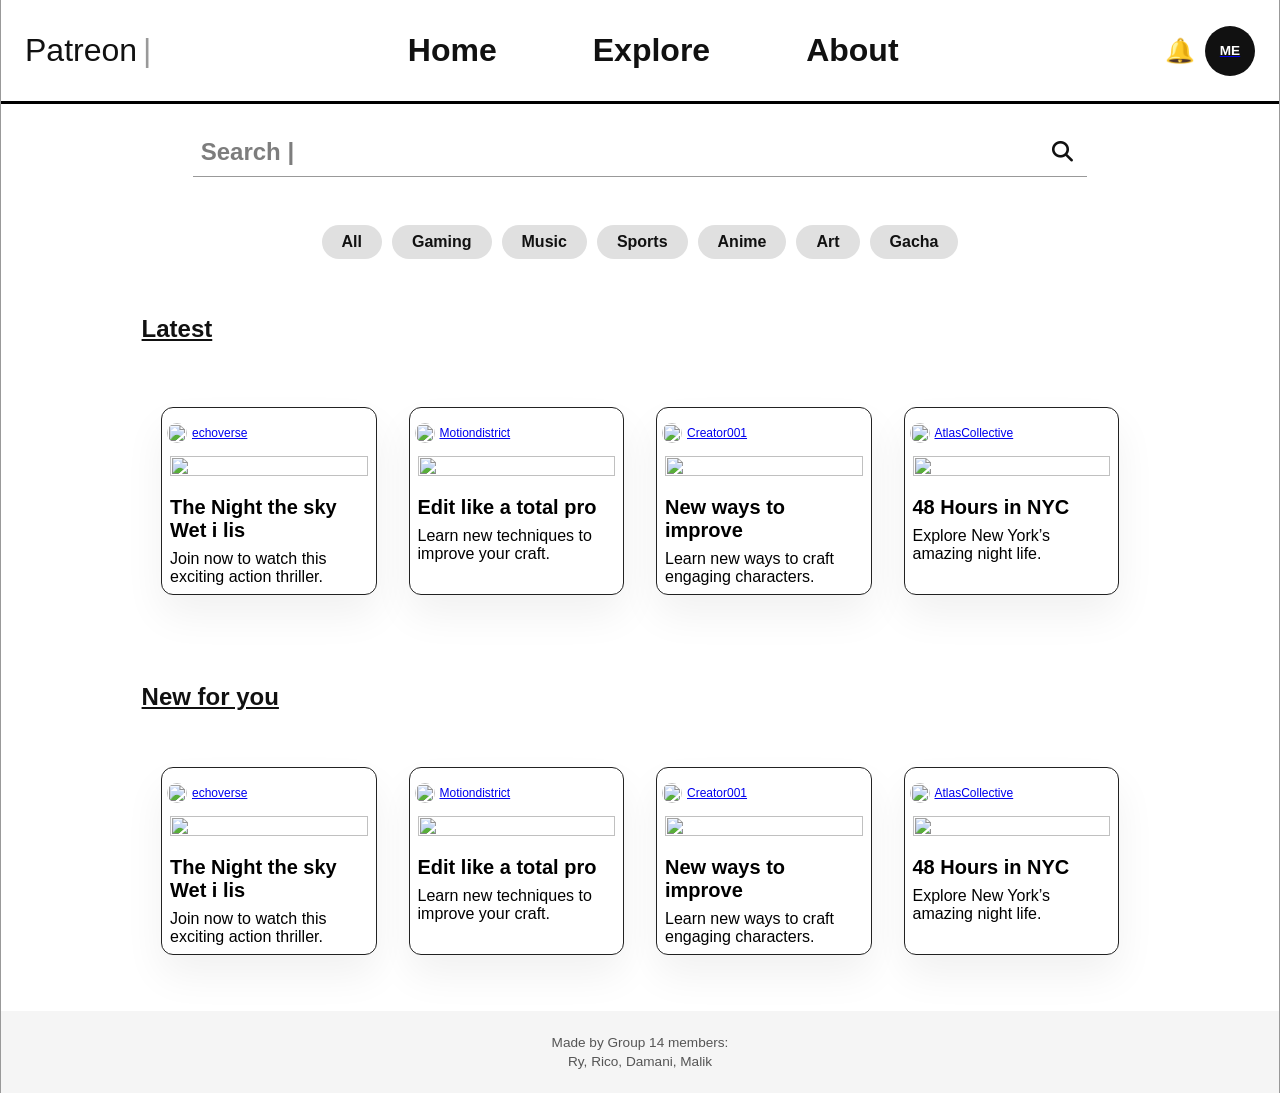
==== commit 0da7079a: "Update index.html (footer)" ====
--- a/index.html
+++ b/index.html
@@ -375,7 +375,7 @@
           </div>
         </div>
       </section>
-          <footer class="footer">
+        <footer class="footer">
         <p>Made by Group 14 members:</p>
         <p>Ry, Rico, Damani, Malik</p>
         </footer>
--- a/index.css
+++ b/index.css
@@ -710,6 +710,24 @@
   background: #444;
 }
 
+
 body.dark-mode .nav-icon i {
   color: white;
 }
+
+.footer {
+  text-align: center;
+  padding: 20px 10px;
+  font-size: 0.85rem;
+  color: #555;
+  background: #f5f5f5;
+}
+
+.footer p {
+  margin: 4px 0;
+}
+
+body.dark-mode .footer {
+  background: #1e1e1e;
+  color: #ccc;
+}
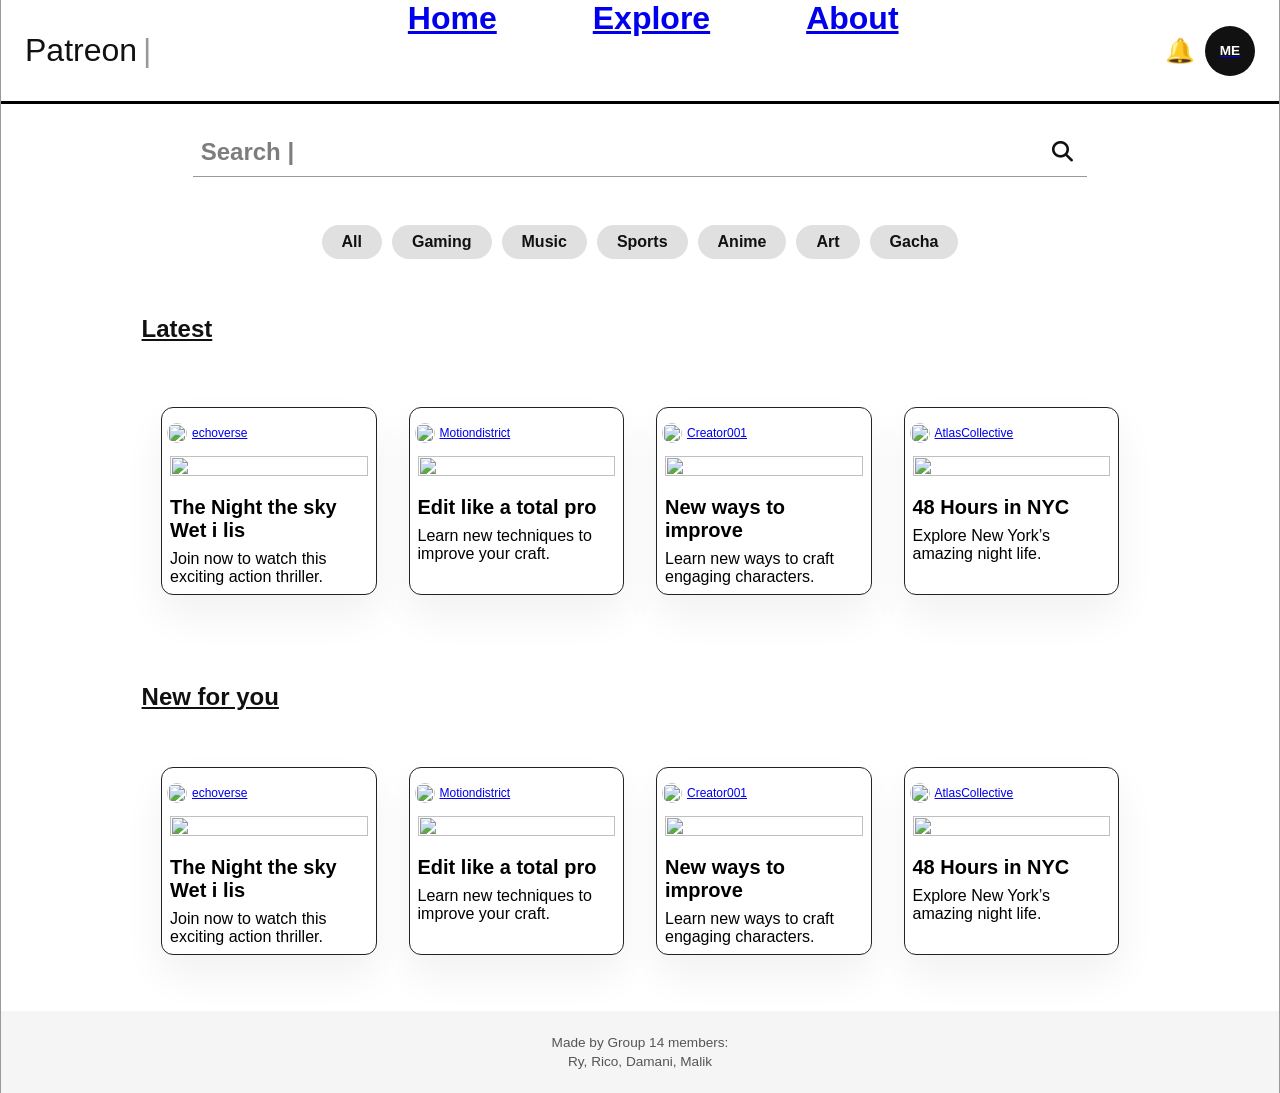
==== commit 4a25c689: "Update index.html" ====
--- a/index.html
+++ b/index.html
@@ -22,9 +22,9 @@
         </a>
 
         <div class="nav-tab-wrapper">
-          <div class="nav-tab">Home</div>
-          <div class="nav-tab">Explore</div>
-          <div class="nav-tab">About</div>
+          <a href="index.html"><div class="nav-tab">Home</div></a>
+          <a href="search.html"><div class="nav-tab">Explore</div></a>
+          <a href="about.html"><div class="nav-tab">About</div></a>
         </div>
 
         <div class="desktop-header-icons">
--- a/index.css
+++ b/index.css
@@ -710,7 +710,6 @@
   background: #444;
 }
 
-
 body.dark-mode .nav-icon i {
   color: white;
 }
